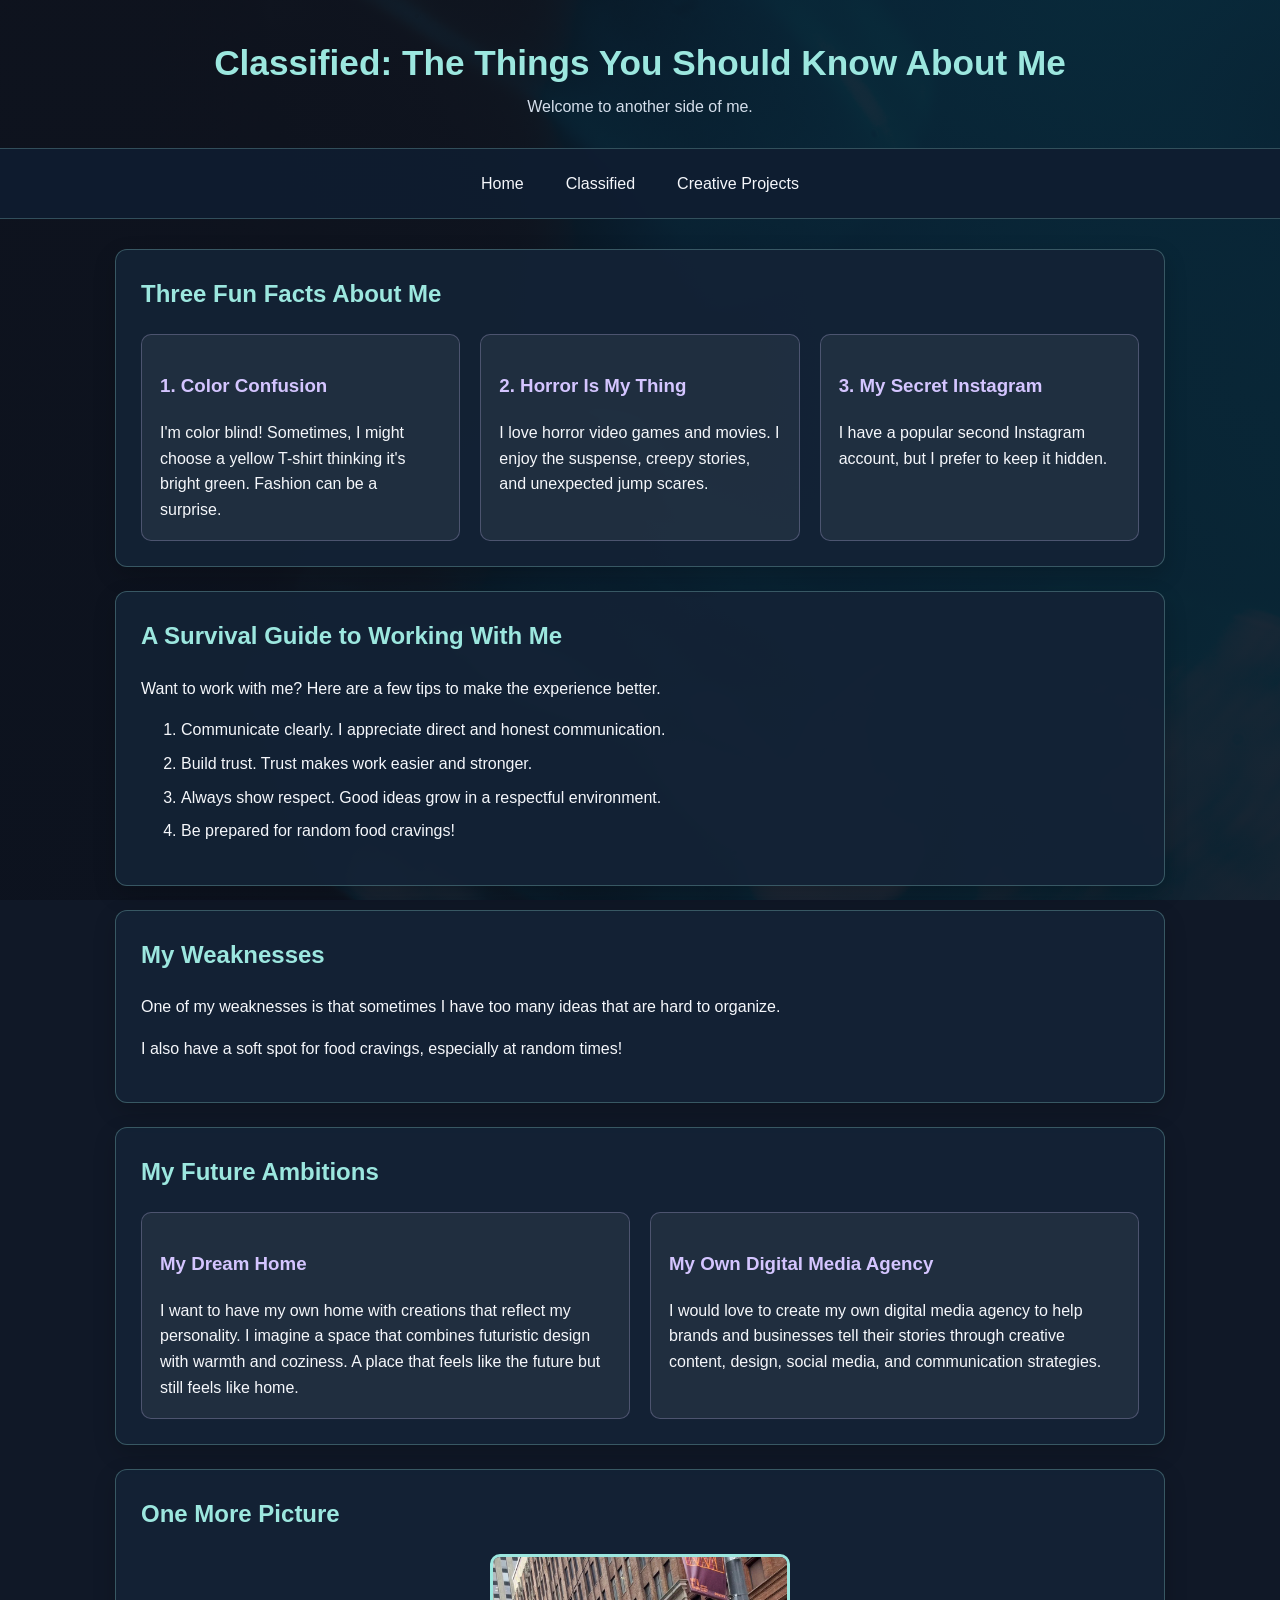
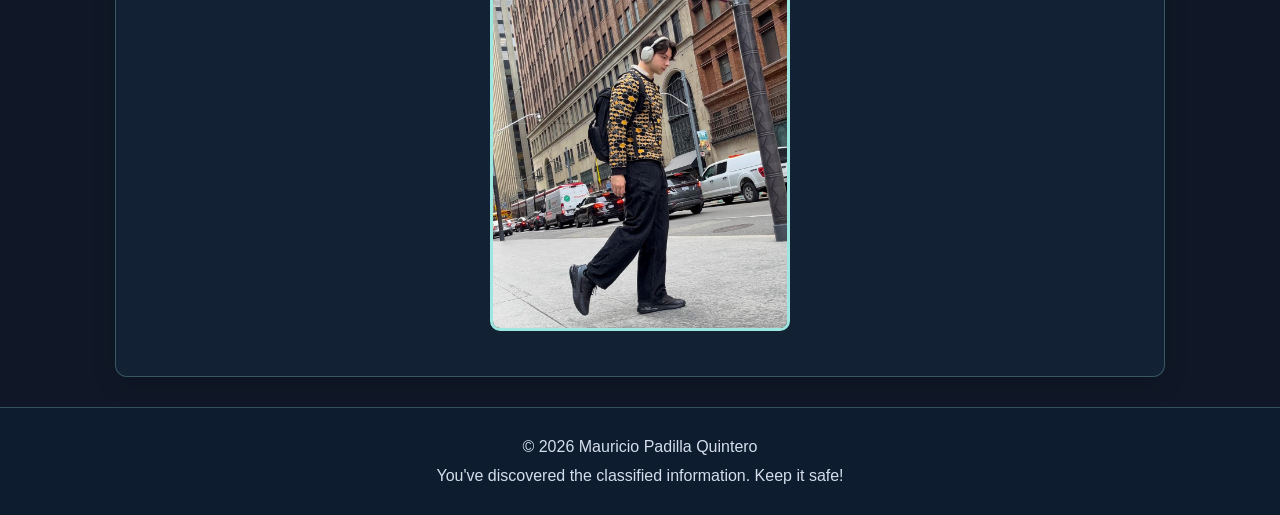
==== classified.html @ 0c2406f2 "Update classified.html" ====
<!DOCTYPE html>
<html lang="en">
<head>
    <meta charset="UTF-8">
    <meta name="viewport" content="width=device-width, initial-scale=1.0">
    <title>Classified - Mauricio's Website</title>
    <link rel="stylesheet" href="style.css">
</head>
<body>
    <header class="site-header">
        <h1 id="main-title">Classified: The Things You Should Know About Me</h1>
        <p>Welcome to another side of me.</p>
    </header>

    <nav class="navigation">
        <a href="index.html">Home</a>
        <a href="classified.html">Classified</a>
        <a href="index.html#projects">Creative Projects</a>
    </nav>

    <main class="page-content">
        <section class="content-card">
            <h2>Three Fun Facts About Me</h2>
            <div class="info-gallery">
                <article class="info-card">
                    <h3>1. Color Confusion</h3>
                    <p>I'm color blind! Sometimes, I might choose a yellow T-shirt thinking it's bright green. Fashion can be a surprise.</p>
                </article>
                <article class="info-card">
                    <h3>2. Horror Is My Thing</h3>
                    <p>I love horror video games and movies. I enjoy the suspense, creepy stories, and unexpected jump scares.</p>
                </article>
                <article class="info-card">
                    <h3>3. My Secret Instagram</h3>
                    <p>I have a popular second Instagram account, but I prefer to keep it hidden.</p>
                </article>
            </div>
        </section>

        <section class="content-card">
            <h2>A Survival Guide to Working With Me</h2>
            <p>Want to work with me? Here are a few tips to make the experience better.</p>
            <ol>
                <li>Communicate clearly. I appreciate direct and honest communication.</li>
                <li>Build trust. Trust makes work easier and stronger.</li>
                <li>Always show respect. Good ideas grow in a respectful environment.</li>
                <li>Be prepared for random food cravings!</li>
            </ol>
        </section>

        <section class="content-card">
            <h2>My Weaknesses</h2>
            <p>One of my weaknesses is that sometimes I have too many ideas that are hard to organize.</p>
            <p>I also have a soft spot for food cravings, especially at random times!</p>
        </section>

        <section class="content-card">
            <h2>My Future Ambitions</h2>
            <div class="info-gallery">
                <article class="info-card">
                    <h3>My Dream Home</h3>
                    <p>I want to have my own home with creations that reflect my personality. I imagine a space that combines futuristic design with warmth and coziness. A place that feels like the future but still feels like home.</p>
                </article>
                <article class="info-card">
                    <h3>My Own Digital Media Agency</h3>
                    <p>I would love to create my own digital media agency to help brands and businesses tell their stories through creative content, design, social media, and communication strategies.</p>
                </article>
            </div>
        </section>

        <section class="content-card">
            <h2>One More Picture</h2>
            <img class="profile-image" src="mauricio.2.jpeg" alt="Another photograph of Mauricio Padilla Quintero">
        </section>
    </main>

    <footer class="site-footer">
        <p>&copy; 2026 Mauricio Padilla Quintero</p>
        <p>You've discovered the classified information. Keep it safe!</p>
    </footer>
</body>
</html>
---- style.css ----
/* Shared styles for index.html and classified.html */

* {
    box-sizing: border-box;
}

body {
    margin: 0;
    color: #f5f7fb;
    font-family: Arial, Helvetica, sans-serif;
    line-height: 1.6;
    background-color: #101827;
    background-image: linear-gradient(rgba(10, 18, 32, 0.86), rgba(10, 18, 32, 0.91)), url("background.jpg");
    background-size: cover;
    background-position: center;
    background-attachment: fixed;
}

.site-header {
    padding: 42px 20px 28px;
    text-align: center;
}

#main-title {
    margin: 0 0 10px;
    color: #9ce7df;
    font-size: 2.2rem;
    line-height: 1.2;
}

.site-header p {
    margin: 0;
    color: #d4deeb;
}

.navigation {
    display: flex;
    justify-content: center;
    flex-wrap: wrap;
    gap: 12px;
    padding: 14px 20px;
    background-color: rgba(15, 29, 48, 0.92);
    border-top: 1px solid rgba(156, 231, 223, 0.25);
    border-bottom: 1px solid rgba(156, 231, 223, 0.25);
}

.navigation a {
    display: block;
    padding: 8px 15px;
    color: #f5f7fb;
    text-decoration: none;
    border-radius: 6px;
}

.navigation a:hover,
.navigation a:focus-visible {
    color: #101827;
    background-color: #9ce7df;
}

.page-content {
    width: 90%;
    max-width: 1050px;
    margin: 30px auto;
}

.content-card {
    margin: 0 0 24px;
    padding: 25px;
    background-color: rgba(20, 34, 54, 0.94);
    border: 1px solid rgba(156, 231, 223, 0.28);
    border-radius: 12px;
    box-shadow: 0 8px 22px rgba(0, 0, 0, 0.18);
}

.content-card h2 {
    margin-top: 0;
    color: #9ce7df;
}

.content-card h3 {
    color: #d4c5ff;
}

.content-card a {
    color: #9ce7df;
}

.content-card a:hover,
.content-card a:focus-visible {
    color: #ffffff;
}

.profile-image {
    display: block;
    width: 100%;
    max-width: 300px;
    height: auto;
    margin: 15px auto 20px;
    border: 3px solid #9ce7df;
    border-radius: 10px;
}

.project-gallery,
.info-gallery {
    display: flex;
    flex-wrap: wrap;
    gap: 20px;
    align-items: stretch;
}

.project-card,
.info-card {
    flex: 1 1 230px;
    min-width: 0;
    padding: 18px;
    background-color: rgba(255, 255, 255, 0.06);
    border: 1px solid rgba(212, 197, 255, 0.25);
    border-radius: 10px;
}

.project-card a {
    display: block;
    text-decoration: none;
}

.project-card img {
    display: block;
    width: 100%;
    height: 170px;
    object-fit: cover;
    border-radius: 7px;
}

.project-card h3 {
    margin-bottom: 5px;
}

.project-card p,
.info-card p {
    margin-bottom: 0;
}

li {
    margin-bottom: 8px;
}

.site-footer {
    padding: 22px 20px;
    text-align: center;
    color: #d4deeb;
    background-color: rgba(15, 29, 48, 0.92);
    border-top: 1px solid rgba(156, 231, 223, 0.25);
}

.site-footer p {
    margin: 4px 0;
}

/* Adjust the layout for mobile-sized screens */
@media (max-width: 600px) {
    .site-header {
        padding: 30px 16px 22px;
    }

    #main-title {
        font-size: 1.7rem;
    }

    .page-content {
        width: 92%;
        margin: 20px auto;
    }

    .content-card {
        padding: 18px;
    }

    .navigation {
        gap: 4px;
    }

    .navigation a {
        padding: 8px 10px;
    }

    .project-gallery,
    .info-gallery {
        flex-direction: column;
    }

    .project-card img {
        height: auto;
        max-height: 240px;
    }
}
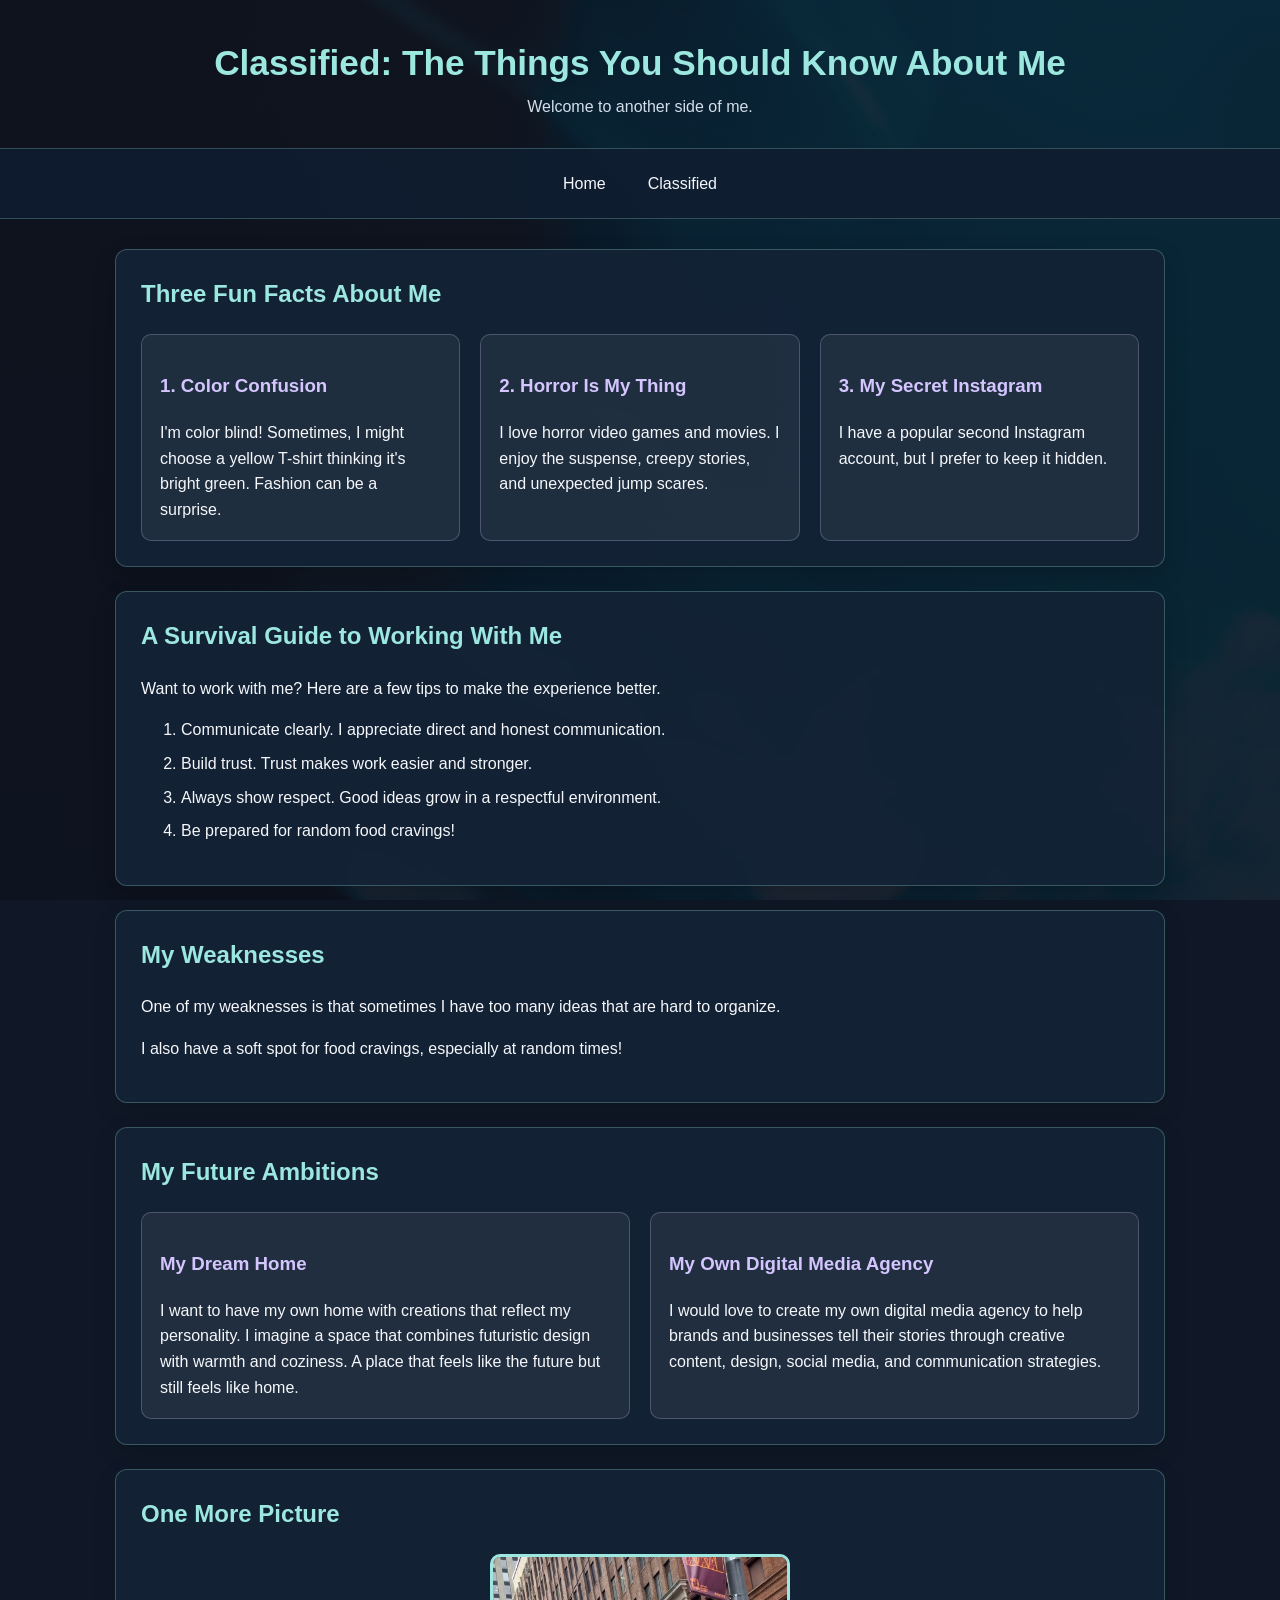
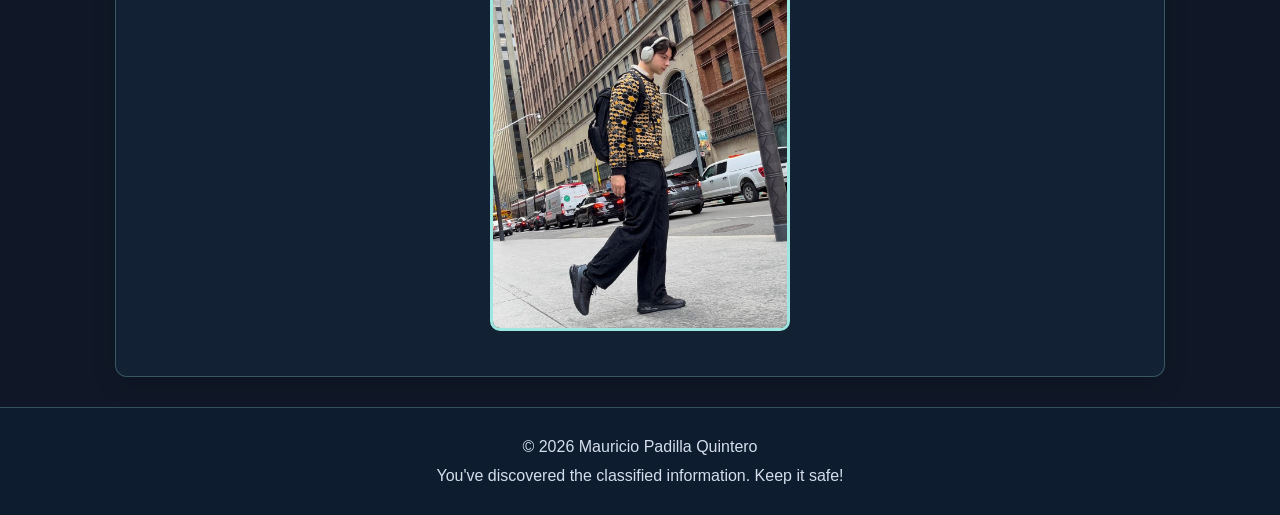
==== commit cd1aa1fe: "Update classified.html" ====
--- a/classified.html
+++ b/classified.html
@@ -15,7 +15,6 @@
     <nav class="navigation">
         <a href="index.html">Home</a>
         <a href="classified.html">Classified</a>
-        <a href="index.html#projects">Creative Projects</a>
     </nav>
 
     <main class="page-content">
--- a/style.css
+++ b/style.css
@@ -1,5 +1,3 @@
-/* Shared styles for index.html and classified.html */
-
 * {
     box-sizing: border-box;
 }
@@ -157,7 +155,7 @@
     margin: 4px 0;
 }
 
-/* Adjust the layout for mobile-sized screens */
+/* Mobile layout */
 @media (max-width: 600px) {
     .site-header {
         padding: 30px 16px 22px;
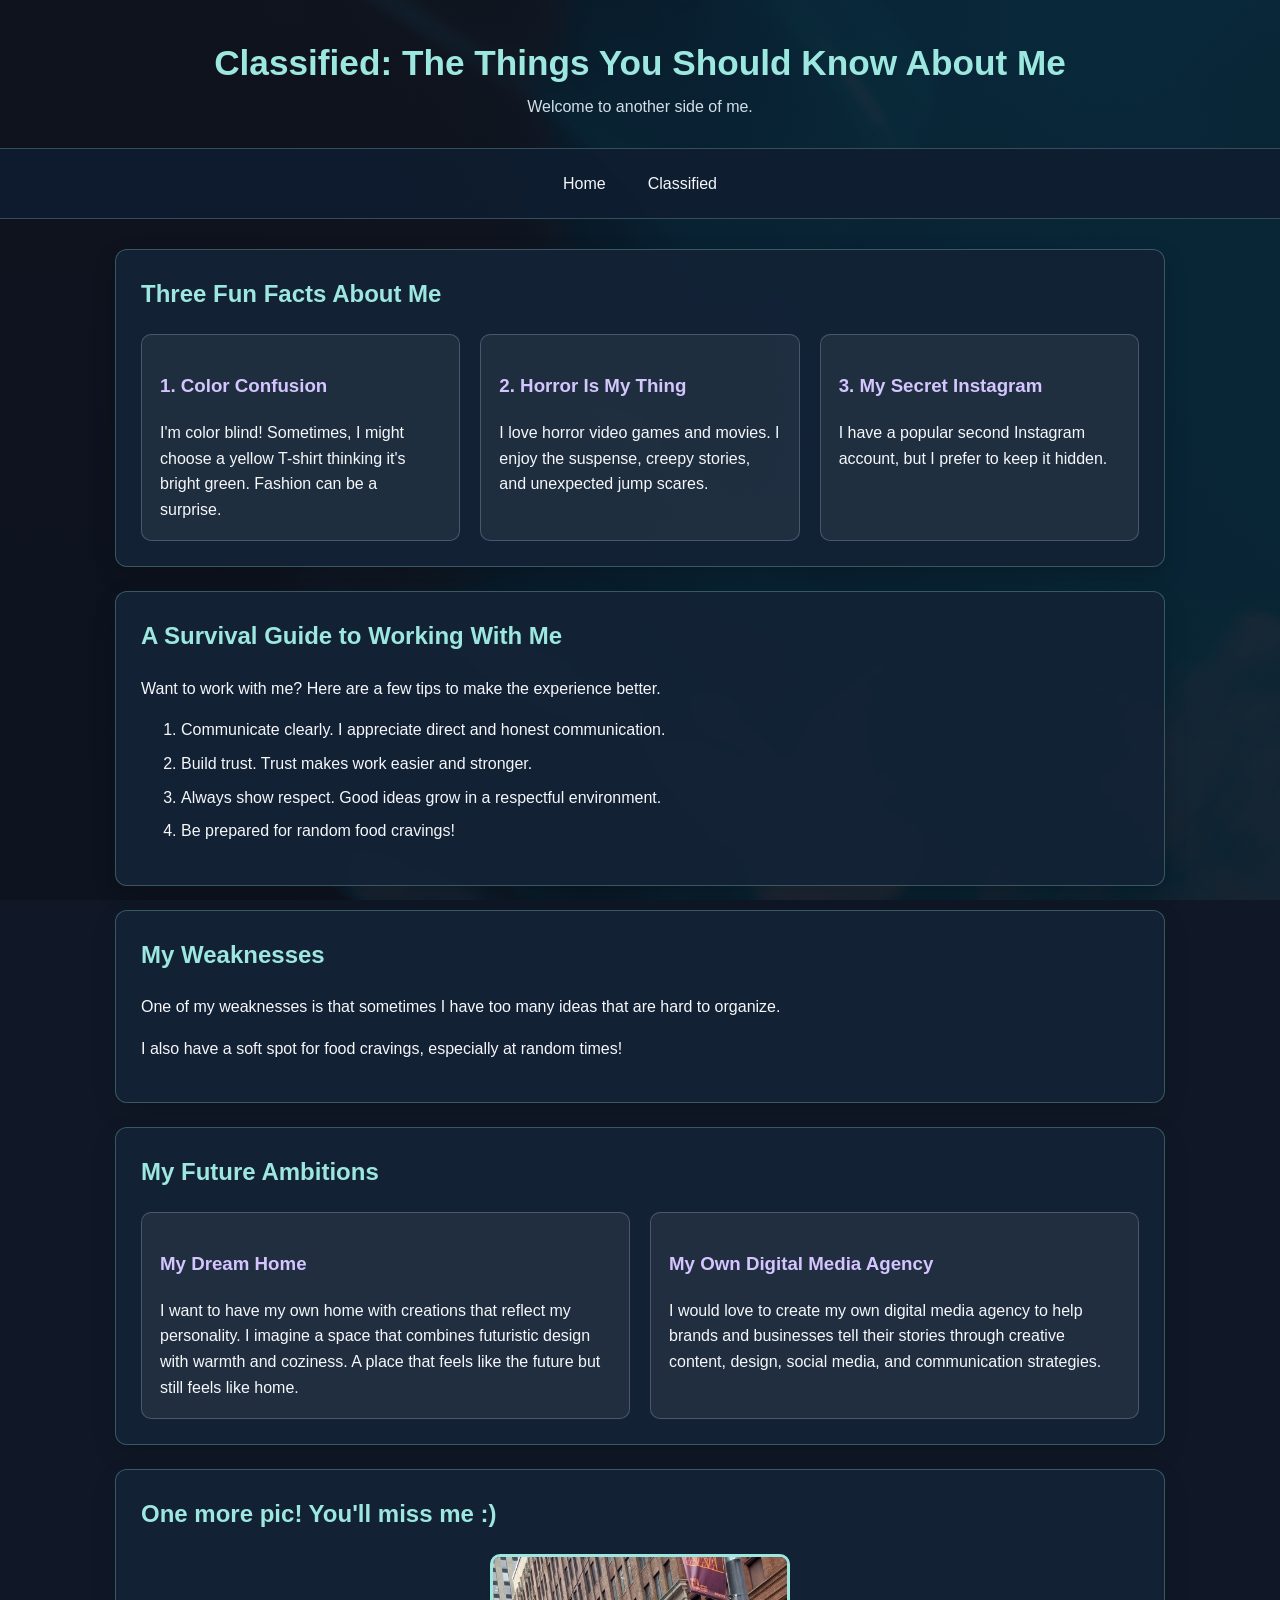
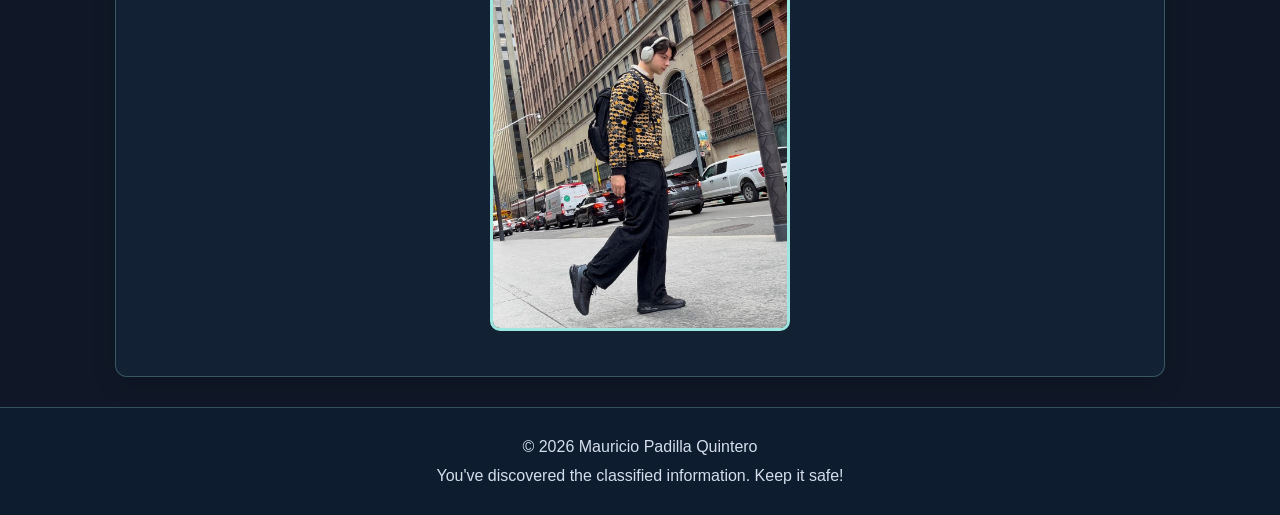
==== commit 8781e71b: "Revise content and structure of classified.html Updated the content and structure of the classified." ====
--- a/classified.html
+++ b/classified.html
@@ -68,7 +68,7 @@
         </section>
 
         <section class="content-card">
-            <h2>One More Picture</h2>
+            <h2>One more pic! You'll miss me :)</h2>
             <img class="profile-image" src="mauricio.2.jpeg" alt="Another photograph of Mauricio Padilla Quintero">
         </section>
     </main>
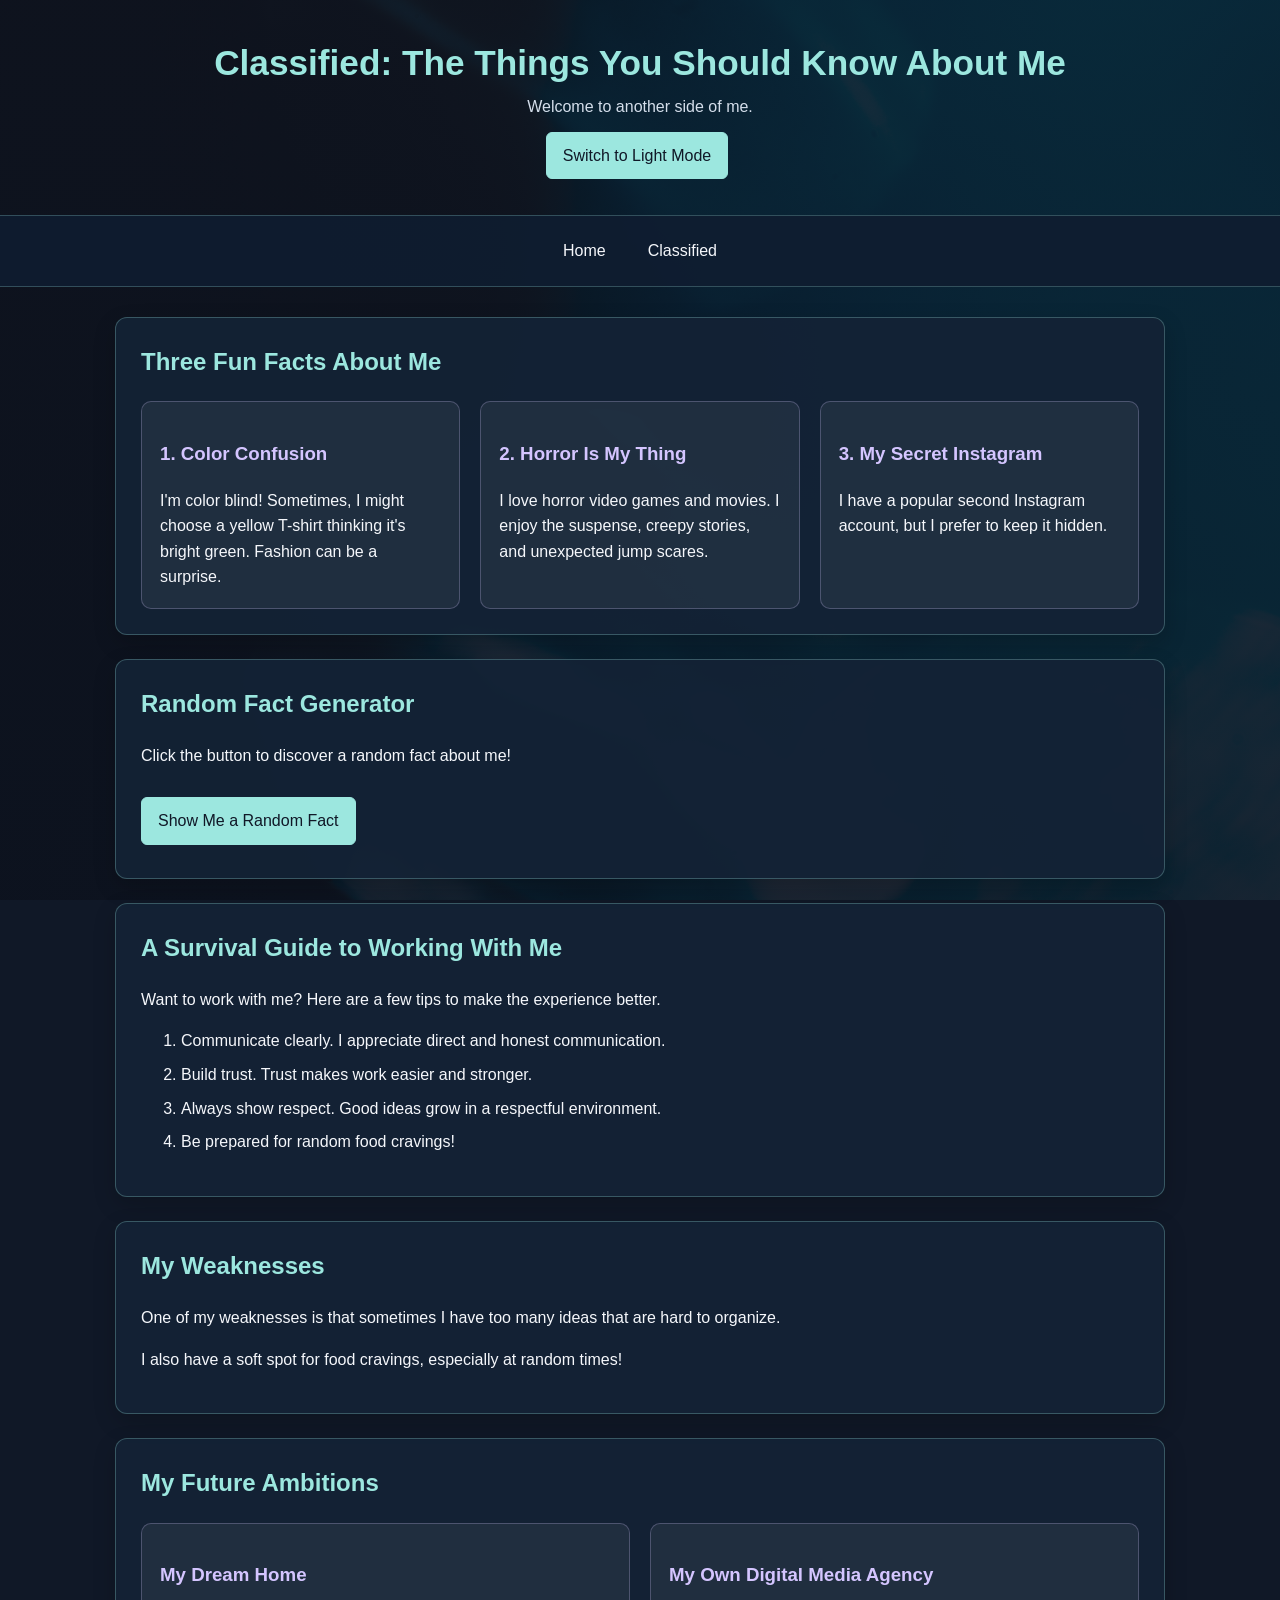
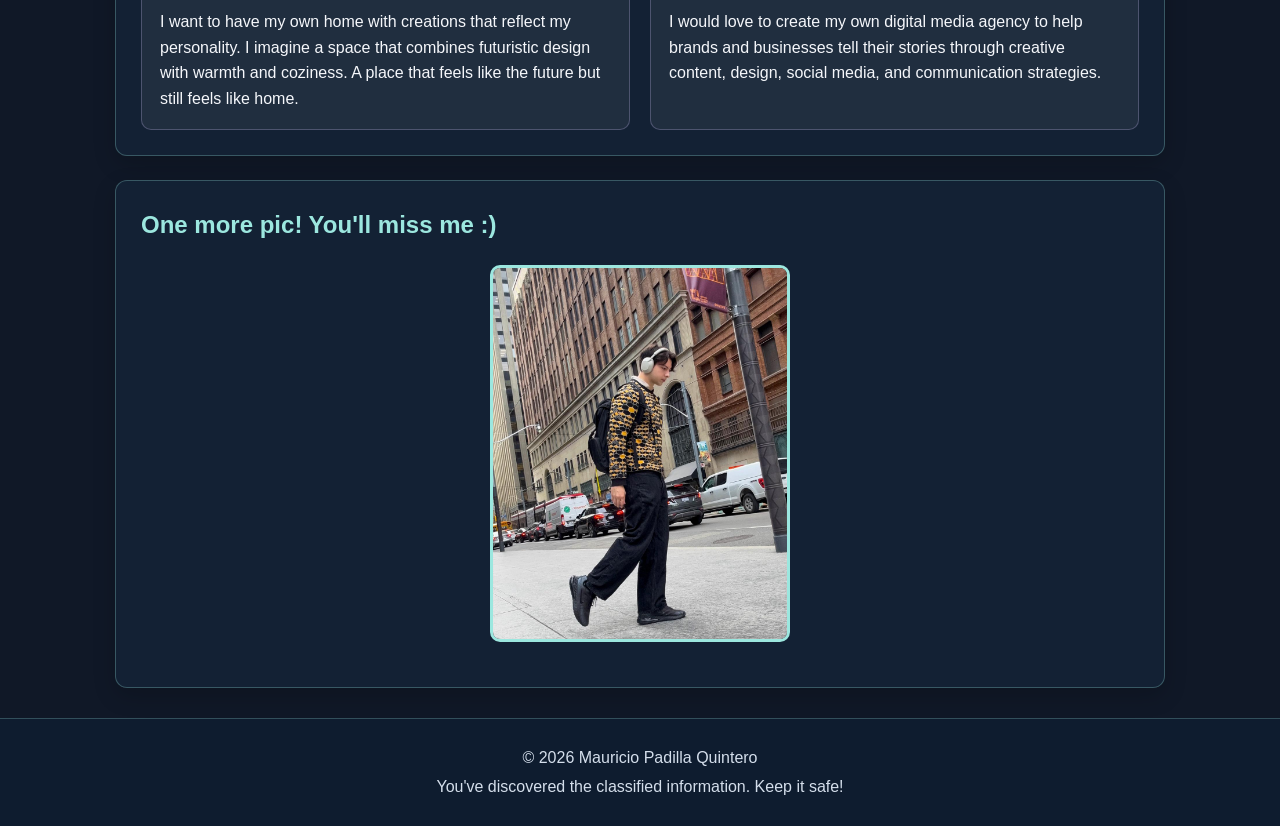
==== commit 7286874d: "Enhance classified.html with interactive features Added a button for theme toggle and a random fact " ====
--- a/classified.html
+++ b/classified.html
@@ -10,6 +10,7 @@
     <header class="site-header">
         <h1 id="main-title">Classified: The Things You Should Know About Me</h1>
         <p>Welcome to another side of me.</p>
+        <button id="theme-toggle" type="button">Switch to Light Mode</button>
     </header>
 
     <nav class="navigation">
@@ -34,6 +35,12 @@
                     <p>I have a popular second Instagram account, but I prefer to keep it hidden.</p>
                 </article>
             </div>
+        </section>
+
+        <section class="content-card">
+            <h2>Random Fact Generator</h2>
+            <p id="fact-display">Click the button to discover a random fact about me!</p>
+            <button id="fact-button" type="button">Show Me a Random Fact</button>
         </section>
 
         <section class="content-card">
@@ -77,5 +84,6 @@
         <p>&copy; 2026 Mauricio Padilla Quintero</p>
         <p>You've discovered the classified information. Keep it safe!</p>
     </footer>
+    <script src="script.js" defer></script>
 </body>
 </html>
--- a/style.css
+++ b/style.css
@@ -155,7 +155,8 @@
     margin: 4px 0;
 }
 
-/* Mobile layout */
+/*Mobile version adaptaTion*/
+
 @media (max-width: 600px) {
     .site-header {
         padding: 30px 16px 22px;
@@ -192,3 +193,104 @@
         max-height: 240px;
     }
 }
+
+
+/* INTERACTIVE ELEMENTS */
+button,
+input {
+    font: inherit;
+}
+
+button {
+    margin: 12px 6px 8px 0;
+    padding: 10px 16px;
+    color: #101827;
+    background-color: #9ce7df;
+    border: 1px solid #9ce7df;
+    border-radius: 6px;
+    cursor: pointer;
+}
+
+button:hover,
+button:focus-visible {
+    background-color: #d4c5ff;
+    border-color: #d4c5ff;
+}
+
+input {
+    max-width: 100%;
+    padding: 10px;
+    color: #101827;
+    background-color: #ffffff;
+    border: 1px solid #9ce7df;
+    border-radius: 6px;
+}
+
+/* LIGHT MODE */
+body.light-mode {
+    color: #202938;
+    background-color: #f3f5f8;
+    background-image: linear-gradient(rgba(255, 255, 255, 0.88), rgba(255, 255, 255, 0.92)), url("background.jpg");
+}
+
+body.light-mode #main-title,
+body.light-mode .content-card h2 {
+    color: #176b68;
+}
+
+body.light-mode .site-header p,
+body.light-mode .site-footer {
+    color: #344054;
+}
+
+body.light-mode .navigation,
+body.light-mode .site-footer {
+    background-color: rgba(232, 238, 245, 0.96);
+    border-color: rgba(23, 107, 104, 0.25);
+}
+
+body.light-mode .navigation a {
+    color: #202938;
+}
+
+body.light-mode .navigation a:hover,
+body.light-mode .navigation a:focus-visible {
+    color: #ffffff;
+    background-color: #176b68;
+}
+
+body.light-mode .content-card {
+    background-color: rgba(255, 255, 255, 0.94);
+    border-color: rgba(23, 107, 104, 0.25);
+}
+
+body.light-mode .content-card h3 {
+    color: #55418a;
+}
+
+body.light-mode .content-card a {
+    color: #176b68;
+}
+
+body.light-mode .content-card a:hover,
+body.light-mode .content-card a:focus-visible {
+    color: #55418a;
+}
+
+body.light-mode .project-card,
+body.light-mode .info-card {
+    background-color: rgba(23, 107, 104, 0.06);
+    border-color: rgba(85, 65, 138, 0.25);
+}
+
+body.light-mode button {
+    color: #ffffff;
+    background-color: #176b68;
+    border-color: #176b68;
+}
+
+body.light-mode button:hover,
+body.light-mode button:focus-visible {
+    background-color: #55418a;
+    border-color: #55418a;
+}
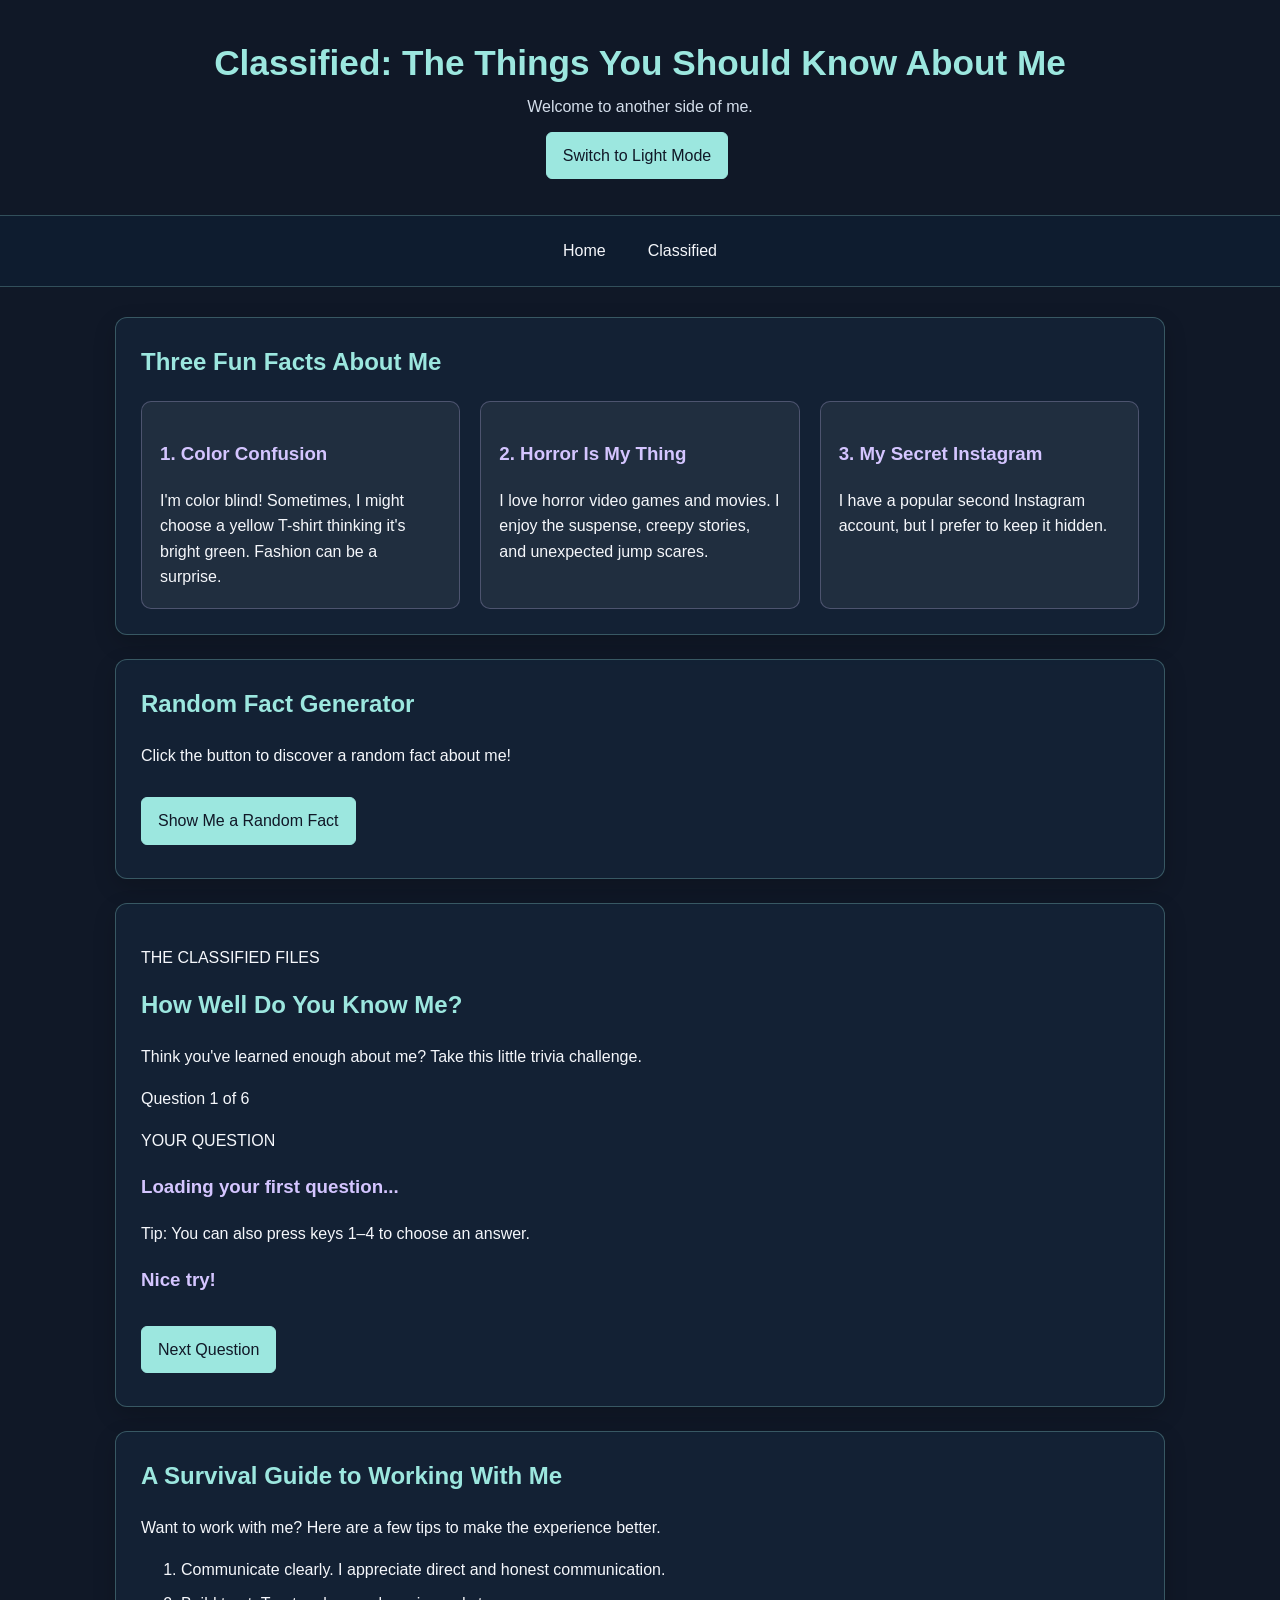
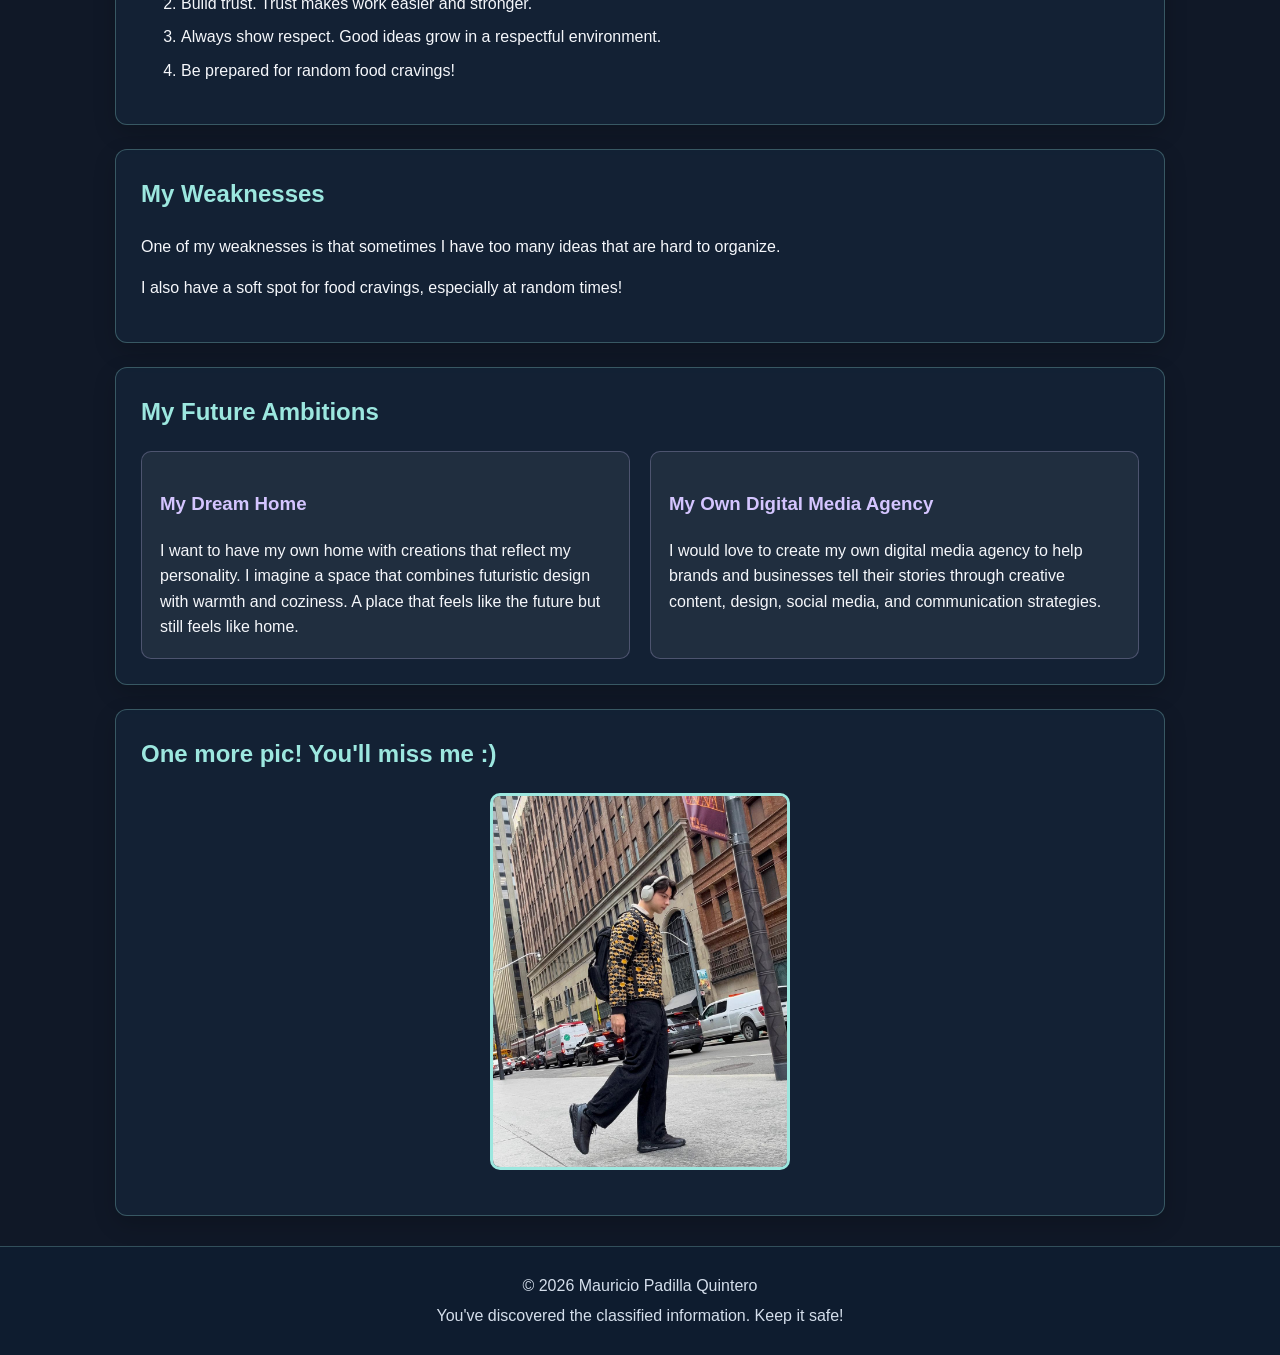
==== commit 30b5635c: "Add trivia quiz section to classified.html" ====
--- a/classified.html
+++ b/classified.html
@@ -41,6 +41,50 @@
             <h2>Random Fact Generator</h2>
             <p id="fact-display">Click the button to discover a random fact about me!</p>
             <button id="fact-button" type="button">Show Me a Random Fact</button>
+        </section>
+
+
+        <section id="trivia-quiz" class="content-card trivia-section">
+            <div class="trivia-heading">
+                <div>
+                    <p class="quiz-kicker">THE CLASSIFIED FILES</p>
+                    <h2>How Well Do You Know Me?</h2>
+                    <p>Think you've learned enough about me? Take this little trivia challenge.</p>
+                </div>
+                <span id="quiz-counter" class="quiz-counter">Question 1 of 6</span>
+            </div>
+
+            <div class="quiz-progress" aria-label="Quiz progress">
+                <div id="quiz-progress-fill" class="quiz-progress-fill"></div>
+            </div>
+
+            <div id="quiz-stage" class="quiz-stage">
+                <div id="quiz-card" class="quiz-card">
+                    <div class="quiz-card-inner">
+                        <div class="quiz-card-face quiz-card-front">
+                            <p class="quiz-card-label">YOUR QUESTION</p>
+                            <h3 id="quiz-question">Loading your first question...</h3>
+                            <div id="quiz-options" class="quiz-options"></div>
+                            <p class="quiz-keyboard-hint">Tip: You can also press keys 1–4 to choose an answer.</p>
+                        </div>
+
+                        <div class="quiz-card-face quiz-card-back" aria-live="polite">
+                            <p id="quiz-feedback-icon" class="quiz-feedback-icon"></p>
+                            <h3 id="quiz-feedback-title">Nice try!</h3>
+                            <p id="quiz-feedback-text"></p>
+                            <p id="quiz-running-score" class="quiz-running-score"></p>
+                            <button id="quiz-next" type="button">Next Question</button>
+                        </div>
+                    </div>
+                </div>
+            </div>
+
+            <div id="quiz-result" class="quiz-result" hidden aria-live="polite">
+                <p class="quiz-card-label">YOUR FINAL SCORE</p>
+                <h3 id="quiz-final-score" class="quiz-final-score">0 / 6</h3>
+                <p id="quiz-result-message"></p>
+                <button id="quiz-restart" type="button">Play Again</button>
+            </div>
         </section>
 
         <section class="content-card">
--- a/style.css
+++ b/style.css
@@ -8,10 +8,6 @@
     font-family: Arial, Helvetica, sans-serif;
     line-height: 1.6;
     background-color: #101827;
-    background-image: linear-gradient(rgba(10, 18, 32, 0.86), rgba(10, 18, 32, 0.91)), url("background.jpg");
-    background-size: cover;
-    background-position: center;
-    background-attachment: fixed;
 }
 
 .site-header {
@@ -230,7 +226,6 @@
 body.light-mode {
     color: #202938;
     background-color: #f3f5f8;
-    background-image: linear-gradient(rgba(255, 255, 255, 0.88), rgba(255, 255, 255, 0.92)), url("background.jpg");
 }
 
 body.light-mode #main-title,
@@ -294,3 +289,50 @@
     background-color: #55418a;
     border-color: #55418a;
 }
+
+/* LIGHT MODE: make the whole page visibly light */
+body.light-mode .site-header p,
+body.light-mode .site-footer {
+    color: #354052;
+}
+
+body.light-mode .navigation,
+body.light-mode .site-footer {
+    background-color: #e2e8f0;
+    border-color: #c5d0dc;
+}
+
+body.light-mode .navigation a {
+    color: #202938;
+}
+
+body.light-mode .navigation a:hover,
+body.light-mode .navigation a:focus-visible {
+    color: #ffffff;
+    background-color: #176b68;
+}
+
+body.light-mode .content-card {
+    background-color: #ffffff;
+    border-color: #c5d0dc;
+    box-shadow: 0 8px 22px rgba(0, 0, 0, 0.08);
+}
+
+body.light-mode .content-card h3 {
+    color: #51427a;
+}
+
+body.light-mode .content-card a {
+    color: #176b68;
+}
+
+body.light-mode .content-card a:hover,
+body.light-mode .content-card a:focus-visible {
+    color: #103f3d;
+}
+
+body.light-mode .project-card,
+body.light-mode .info-card {
+    background-color: #f3f5f8;
+    border-color: #d5dce5;
+}
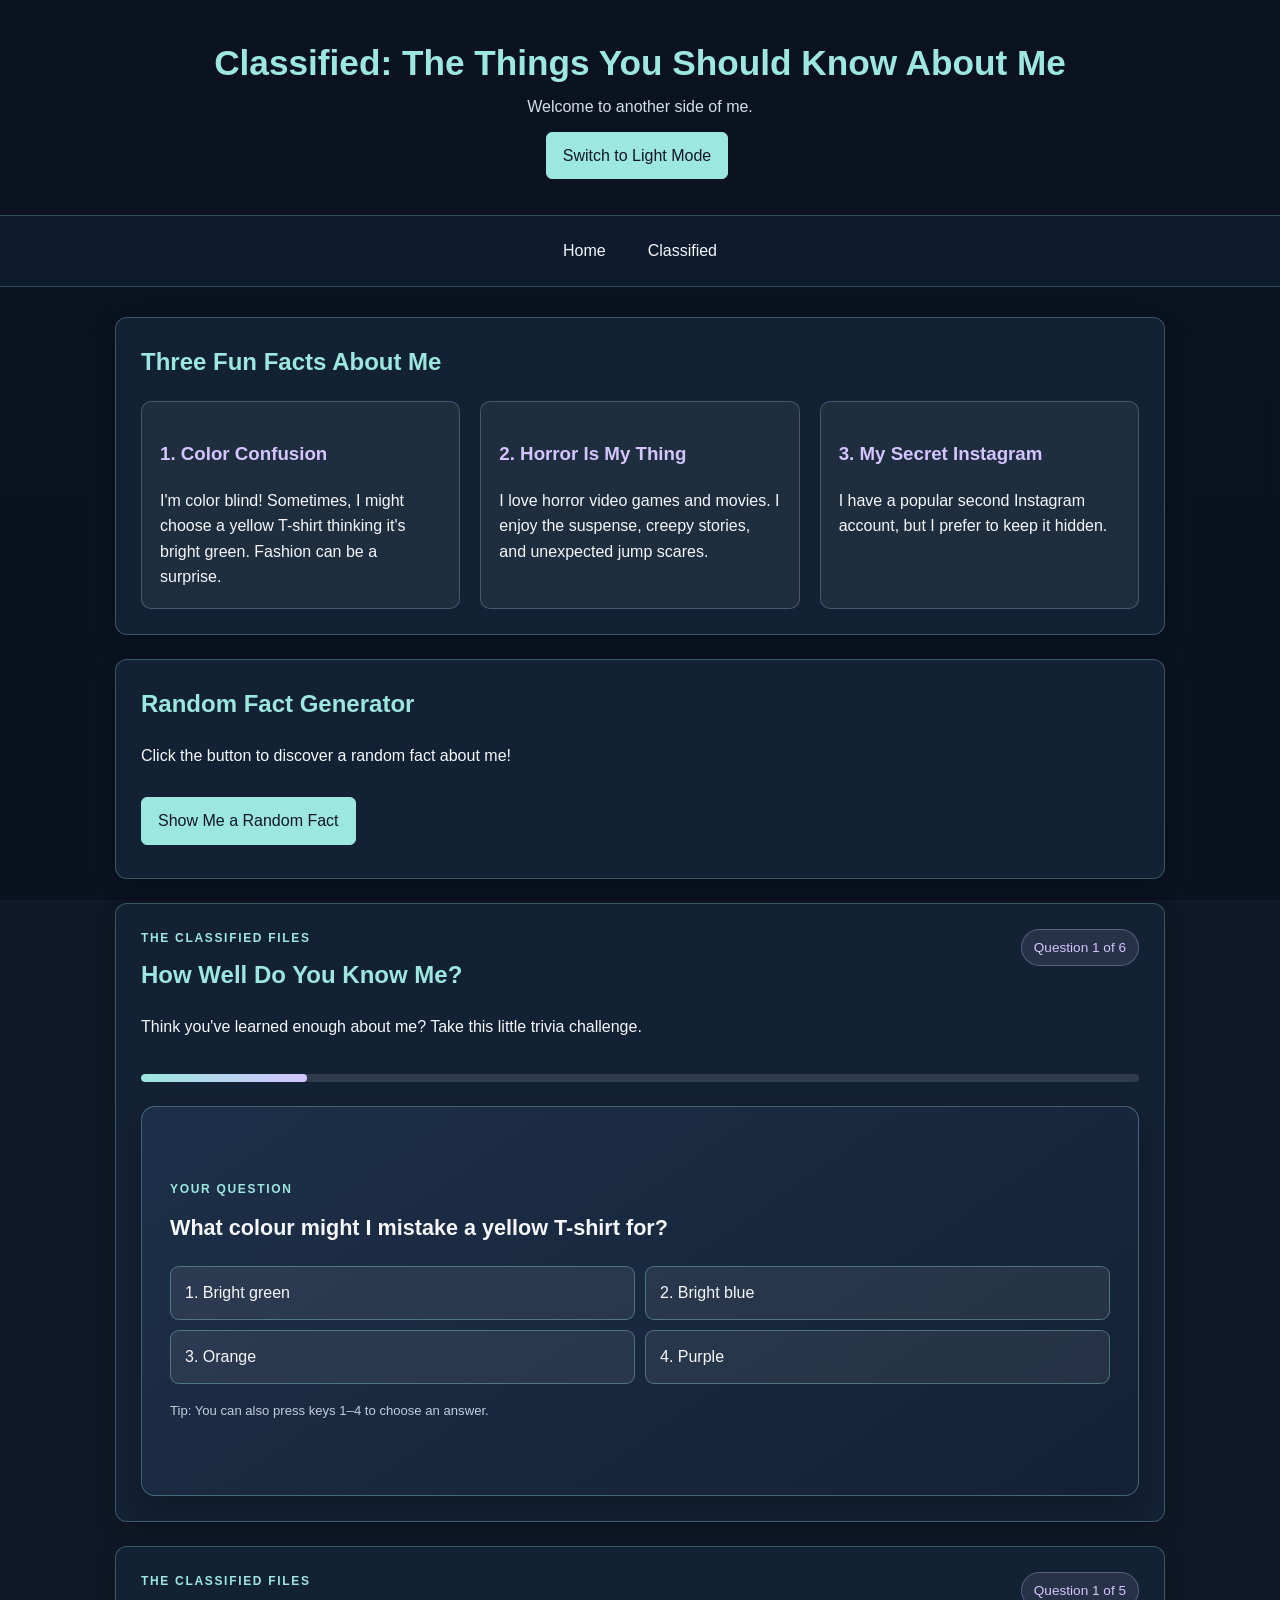
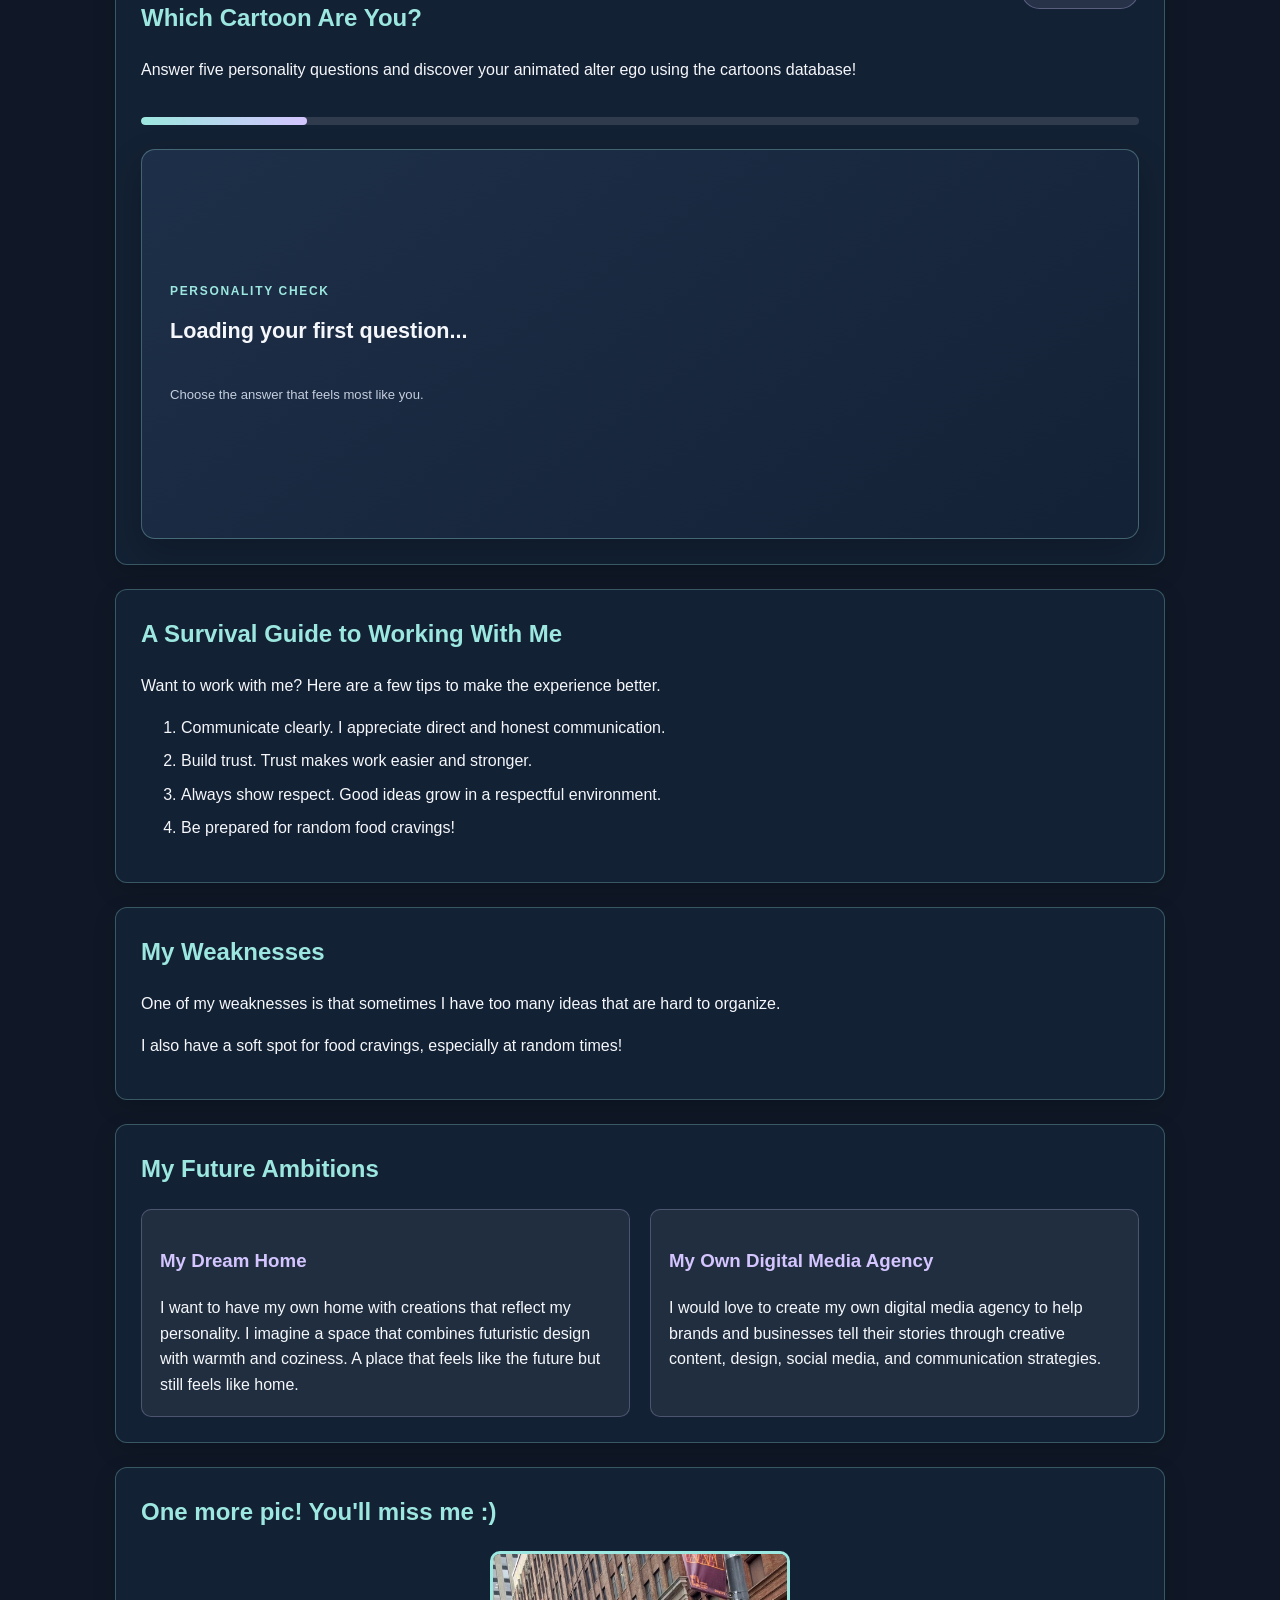
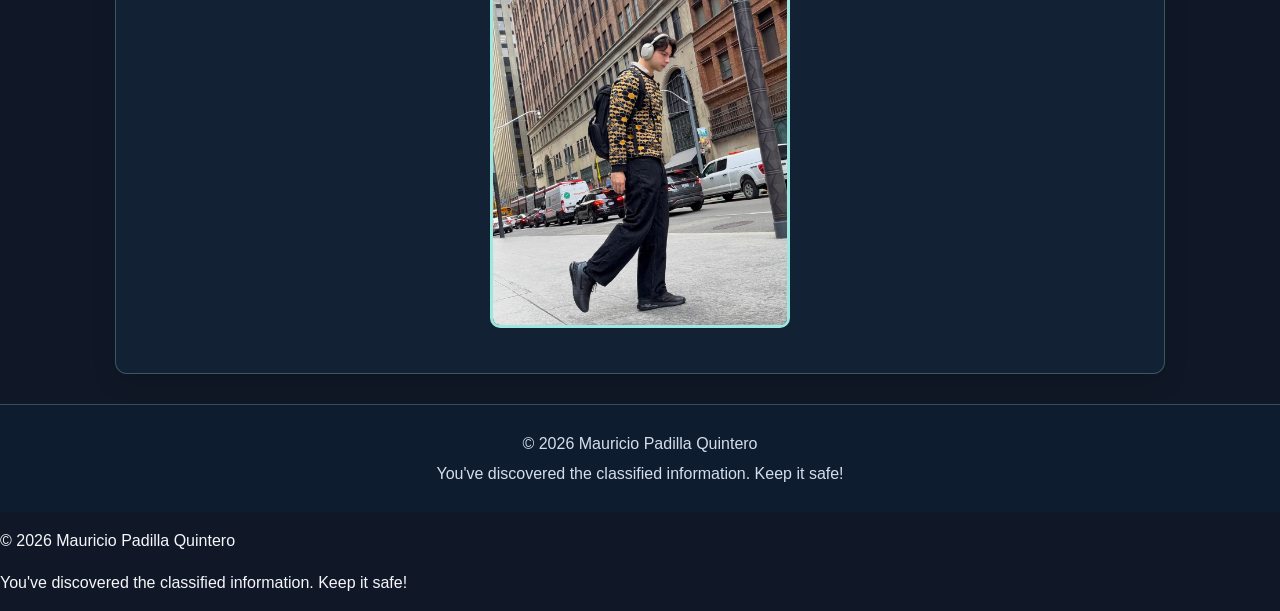
==== commit 9069104c: "Update classified.html" ====
--- a/classified.html
+++ b/classified.html
@@ -87,6 +87,60 @@
             </div>
         </section>
 
+        <section id="cartoon-match-quiz" class="content-card trivia-section">
+            <div class="trivia-heading">
+                <div>
+                    <p class="quiz-kicker">THE CLASSIFIED FILES</p>
+                    <h2>Which Cartoon Are You?</h2>
+                    <p>Answer five personality questions and discover your animated alter ego using the cartoons database!</p>
+                </div>
+                <span id="cartoon-quiz-counter" class="quiz-counter">Question 1 of 5</span>
+            </div>
+
+            <div class="quiz-progress" aria-label="Quiz progress">
+                <div id="cartoon-quiz-progress-fill" class="quiz-progress-fill"></div>
+            </div>
+
+            <div id="cartoon-quiz-stage" class="quiz-stage">
+                <div id="cartoon-quiz-card" class="quiz-card">
+                    <div class="quiz-card-inner">
+                        <div class="quiz-card-face quiz-card-front">
+                            <p class="quiz-card-label">PERSONALITY CHECK</p>
+                            <h3 id="cartoon-quiz-question">Loading your first question...</h3>
+                            <div id="cartoon-quiz-options" class="quiz-options"></div>
+                            <p class="quiz-keyboard-hint">Choose the answer that feels most like you.</p>
+                        </div>
+
+                        <div class="quiz-card-face quiz-card-back" aria-live="polite">
+                            <p id="cartoon-quiz-feedback-icon" class="quiz-feedback-icon"></p>
+                            <h3 id="cartoon-quiz-feedback-title">Choice saved!</h3>
+                            <p id="cartoon-quiz-feedback-text"></p>
+                            <p id="cartoon-quiz-running-score" class="quiz-running-score"></p>
+                            <button id="cartoon-quiz-next" type="button">Next Question</button>
+                        </div>
+                    </div>
+                </div>
+            </div>
+
+            <div id="cartoon-quiz-result" class="quiz-result" hidden aria-live="polite">
+                <p class="quiz-card-label">YOUR CARTOON MATCH</p>
+                <h3 id="cartoon-loading-title">Finding your animated alter ego...</h3>
+                <p id="cartoon-status">Your answers will be matched with cartoons from the SampleAPIs database.</p>
+                <div id="cartoon-result-card" class="cartoon-result-card" hidden>
+                    <img id="cartoon-image" class="cartoon-image" alt="Cartoon artwork">
+                    <div class="cartoon-result-details">
+                        <h3 id="cartoon-title"></h3>
+                        <p id="cartoon-description"></p>
+                        <ul id="cartoon-facts" class="cartoon-facts"></ul>
+                    </div>
+                </div>
+                <p id="cartoon-error" class="cartoon-error" role="alert"></p>
+                <button id="cartoon-retry" type="button" hidden>Try Again</button>
+                <button id="cartoon-quiz-restart" type="button">Take the Quiz Again</button>
+                <p class="api-credit">Cartoon information provided by <a href="https://sampleapis.com/cartoons/cartoons2D" target="_blank" rel="noopener noreferrer">SampleAPIs</a>.</p>
+            </div>
+        </section>
+
         <section class="content-card">
             <h2>A Survival Guide to Working With Me</h2>
             <p>Want to work with me? Here are a few tips to make the experience better.</p>
@@ -131,3 +185,10 @@
     <script src="script.js" defer></script>
 </body>
 </html>
+
+        <p>&copy; 2026 Mauricio Padilla Quintero</p>
+        <p>You've discovered the classified information. Keep it safe!</p>
+    </footer>
+    <script src="script.js" defer></script>
+</body>
+</html>
--- a/style.css
+++ b/style.css
@@ -8,6 +8,10 @@
     font-family: Arial, Helvetica, sans-serif;
     line-height: 1.6;
     background-color: #101827;
+    background-image: linear-gradient(rgba(10, 18, 32, 0.86), rgba(10, 18, 32, 0.91)), url("background.jpg");
+    background-size: cover;
+    background-position: center;
+    background-attachment: fixed;
 }
 
 .site-header {
@@ -226,6 +230,7 @@
 body.light-mode {
     color: #202938;
     background-color: #f3f5f8;
+    background-image: linear-gradient(rgba(255, 255, 255, 0.88), rgba(255, 255, 255, 0.92)), url("background.jpg");
 }
 
 body.light-mode #main-title,
@@ -290,49 +295,300 @@
     border-color: #55418a;
 }
 
-/* LIGHT MODE: make the whole page visibly light */
-body.light-mode .site-header p,
-body.light-mode .site-footer {
-    color: #354052;
-}
-
-body.light-mode .navigation,
-body.light-mode .site-footer {
-    background-color: #e2e8f0;
+
+/* GET TO KNOW ME TRIVIA QUIZ */
+.trivia-section {
+    overflow: hidden;
+}
+
+.trivia-heading {
+    display: flex;
+    justify-content: space-between;
+    align-items: flex-start;
+    gap: 18px;
+}
+
+.quiz-kicker,
+.quiz-card-label {
+    margin: 0 0 8px;
+    color: #9ce7df;
+    font-size: 0.75rem;
+    font-weight: bold;
+    letter-spacing: 0.14em;
+}
+
+.quiz-counter {
+    flex-shrink: 0;
+    padding: 7px 12px;
+    color: #d4c5ff;
+    background-color: rgba(212, 197, 255, 0.1);
+    border: 1px solid rgba(212, 197, 255, 0.3);
+    border-radius: 20px;
+    font-size: 0.85rem;
+}
+
+.quiz-progress {
+    width: 100%;
+    height: 8px;
+    margin: 18px 0 24px;
+    overflow: hidden;
+    background-color: rgba(255, 255, 255, 0.12);
+    border-radius: 20px;
+}
+
+.quiz-progress-fill {
+    width: 16.66%;
+    height: 100%;
+    background: linear-gradient(90deg, #9ce7df, #d4c5ff);
+    border-radius: 20px;
+    transition: width 0.45s ease;
+}
+
+.quiz-stage {
+    perspective: 1200px;
+}
+
+.quiz-card {
+    min-height: 390px;
+}
+
+.quiz-card-inner {
+    position: relative;
+    min-height: 390px;
+    transition: transform 0.7s cubic-bezier(0.2, 0.75, 0.25, 1);
+    transform-style: preserve-3d;
+}
+
+.quiz-card.is-flipped .quiz-card-inner {
+    transform: rotateY(180deg);
+}
+
+.quiz-card-face {
+    position: absolute;
+    inset: 0;
+    display: flex;
+    flex-direction: column;
+    justify-content: center;
+    padding: 28px;
+    background: linear-gradient(145deg, rgba(30, 48, 73, 0.98), rgba(20, 34, 54, 0.98));
+    border: 1px solid rgba(156, 231, 223, 0.32);
+    border-radius: 14px;
+    box-shadow: 0 14px 34px rgba(0, 0, 0, 0.22);
+    backface-visibility: hidden;
+    -webkit-backface-visibility: hidden;
+}
+
+.quiz-card-front h3 {
+    margin: 4px 0 20px;
+    color: #f5f7fb;
+    font-size: 1.35rem;
+}
+
+.quiz-card-back {
+    align-items: center;
+    text-align: center;
+    transform: rotateY(180deg);
+}
+
+.quiz-card-back h3 {
+    margin: 8px 0;
+    font-size: 1.6rem;
+}
+
+.quiz-card-back p {
+    max-width: 520px;
+}
+
+.quiz-feedback-icon {
+    display: grid;
+    width: 58px;
+    height: 58px;
+    place-items: center;
+    margin: 0;
+    color: #101827;
+    background: #9ce7df;
+    border-radius: 50%;
+    font-size: 2rem;
+    font-weight: bold;
+}
+
+.quiz-correct {
+    color: #9ce7df;
+}
+
+.quiz-incorrect {
+    color: #d4c5ff;
+}
+
+.quiz-running-score {
+    color: #d4c5ff;
+    font-weight: bold;
+}
+
+.quiz-options {
+    display: grid;
+    grid-template-columns: repeat(2, minmax(0, 1fr));
+    gap: 10px;
+}
+
+button.quiz-option {
+    width: 100%;
+    min-height: 54px;
+    margin: 0;
+    padding: 11px 14px;
+    color: #f5f7fb;
+    background-color: rgba(255, 255, 255, 0.07);
+    border: 1px solid rgba(156, 231, 223, 0.35);
+    border-radius: 9px;
+    text-align: left;
+    transition: background-color 0.2s ease, border-color 0.2s ease, transform 0.2s ease;
+}
+
+button.quiz-option:hover,
+button.quiz-option:focus-visible {
+    color: #101827;
+    background-color: #9ce7df;
+    border-color: #9ce7df;
+    transform: translateY(-2px);
+}
+
+button.quiz-option:disabled {
+    cursor: default;
+    opacity: 0.8;
+}
+
+button.quiz-option.correct-answer {
+    color: #101827;
+    background-color: #9ce7df;
+    border-color: #9ce7df;
+    opacity: 1;
+}
+
+button.quiz-option.wrong-answer {
+    color: #ffffff;
+    background-color: #765c91;
+    border-color: #d4c5ff;
+    opacity: 1;
+}
+
+.quiz-keyboard-hint {
+    margin: 16px 0 0;
+    color: #c4cede;
+    font-size: 0.82rem;
+}
+
+.quiz-result {
+    padding: 34px 20px;
+    text-align: center;
+    background: linear-gradient(145deg, rgba(30, 48, 73, 0.98), rgba(20, 34, 54, 0.98));
+    border: 1px solid rgba(156, 231, 223, 0.32);
+    border-radius: 14px;
+}
+
+.quiz-result[hidden],
+.quiz-stage[hidden] {
+    display: none;
+}
+
+.quiz-final-score {
+    margin: 8px 0;
+    color: #9ce7df;
+    font-size: clamp(3rem, 9vw, 5rem);
+    line-height: 1.1;
+}
+
+.score-reveal {
+    animation: score-reveal 0.75s ease both;
+}
+
+@keyframes score-reveal {
+    0% { opacity: 0; transform: scale(0.55) translateY(18px); }
+    70% { opacity: 1; transform: scale(1.08) translateY(-4px); }
+    100% { opacity: 1; transform: scale(1) translateY(0); }
+}
+
+body.light-mode .quiz-card-face,
+body.light-mode .quiz-result {
+    color: #202938;
+    background: linear-gradient(145deg, #ffffff, #edf3f6);
     border-color: #c5d0dc;
 }
 
-body.light-mode .navigation a {
+body.light-mode .quiz-card-front h3,
+body.light-mode .quiz-card-back h3 {
     color: #202938;
 }
 
-body.light-mode .navigation a:hover,
-body.light-mode .navigation a:focus-visible {
+body.light-mode .quiz-kicker,
+body.light-mode .quiz-card-label {
+    color: #176b68;
+}
+
+body.light-mode .quiz-counter {
+    color: #55418a;
+    background-color: rgba(85, 65, 138, 0.08);
+    border-color: rgba(85, 65, 138, 0.25);
+}
+
+body.light-mode .quiz-progress {
+    background-color: #dce4eb;
+}
+
+body.light-mode button.quiz-option {
+    color: #202938;
+    background-color: #f3f5f8;
+    border-color: #c5d0dc;
+}
+
+body.light-mode button.quiz-option:hover,
+body.light-mode button.quiz-option:focus-visible,
+body.light-mode button.quiz-option.correct-answer {
     color: #ffffff;
     background-color: #176b68;
-}
-
-body.light-mode .content-card {
-    background-color: #ffffff;
-    border-color: #c5d0dc;
-    box-shadow: 0 8px 22px rgba(0, 0, 0, 0.08);
-}
-
-body.light-mode .content-card h3 {
-    color: #51427a;
-}
-
-body.light-mode .content-card a {
+    border-color: #176b68;
+}
+
+body.light-mode button.quiz-option.wrong-answer {
+    color: #ffffff;
+    background-color: #55418a;
+    border-color: #55418a;
+}
+
+body.light-mode .quiz-keyboard-hint {
+    color: #596579;
+}
+
+body.light-mode .quiz-final-score {
     color: #176b68;
 }
 
-body.light-mode .content-card a:hover,
-body.light-mode .content-card a:focus-visible {
-    color: #103f3d;
-}
-
-body.light-mode .project-card,
-body.light-mode .info-card {
-    background-color: #f3f5f8;
-    border-color: #d5dce5;
-}
+@media (max-width: 600px) {
+    .trivia-heading {
+        flex-direction: column;
+    }
+
+    .quiz-card,
+    .quiz-card-inner {
+        min-height: 480px;
+    }
+
+    .quiz-card-face {
+        padding: 20px;
+    }
+
+    .quiz-options {
+        grid-template-columns: 1fr;
+    }
+}
+
+@media (prefers-reduced-motion: reduce) {
+    .quiz-card-inner,
+    .quiz-progress-fill,
+    button.quiz-option {
+        transition: none;
+    }
+
+    .score-reveal {
+        animation: none;
+    }
+}
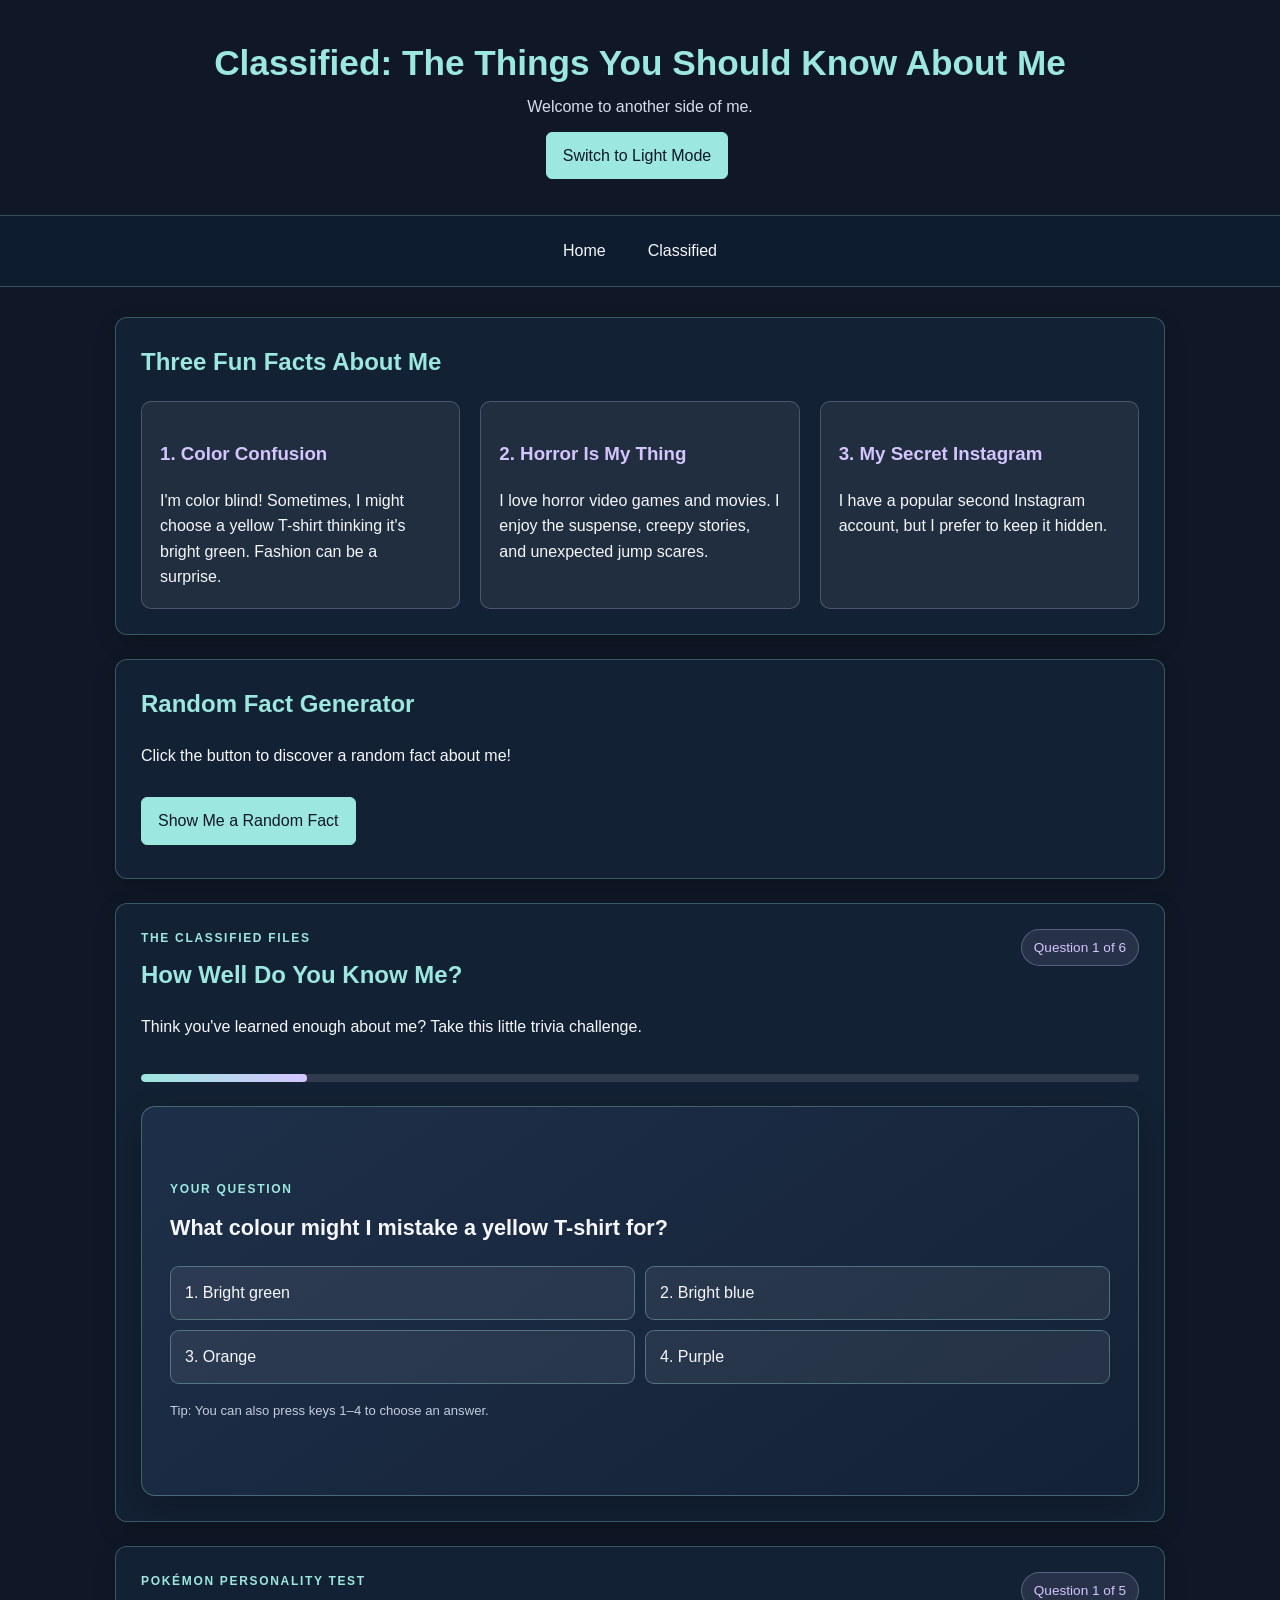
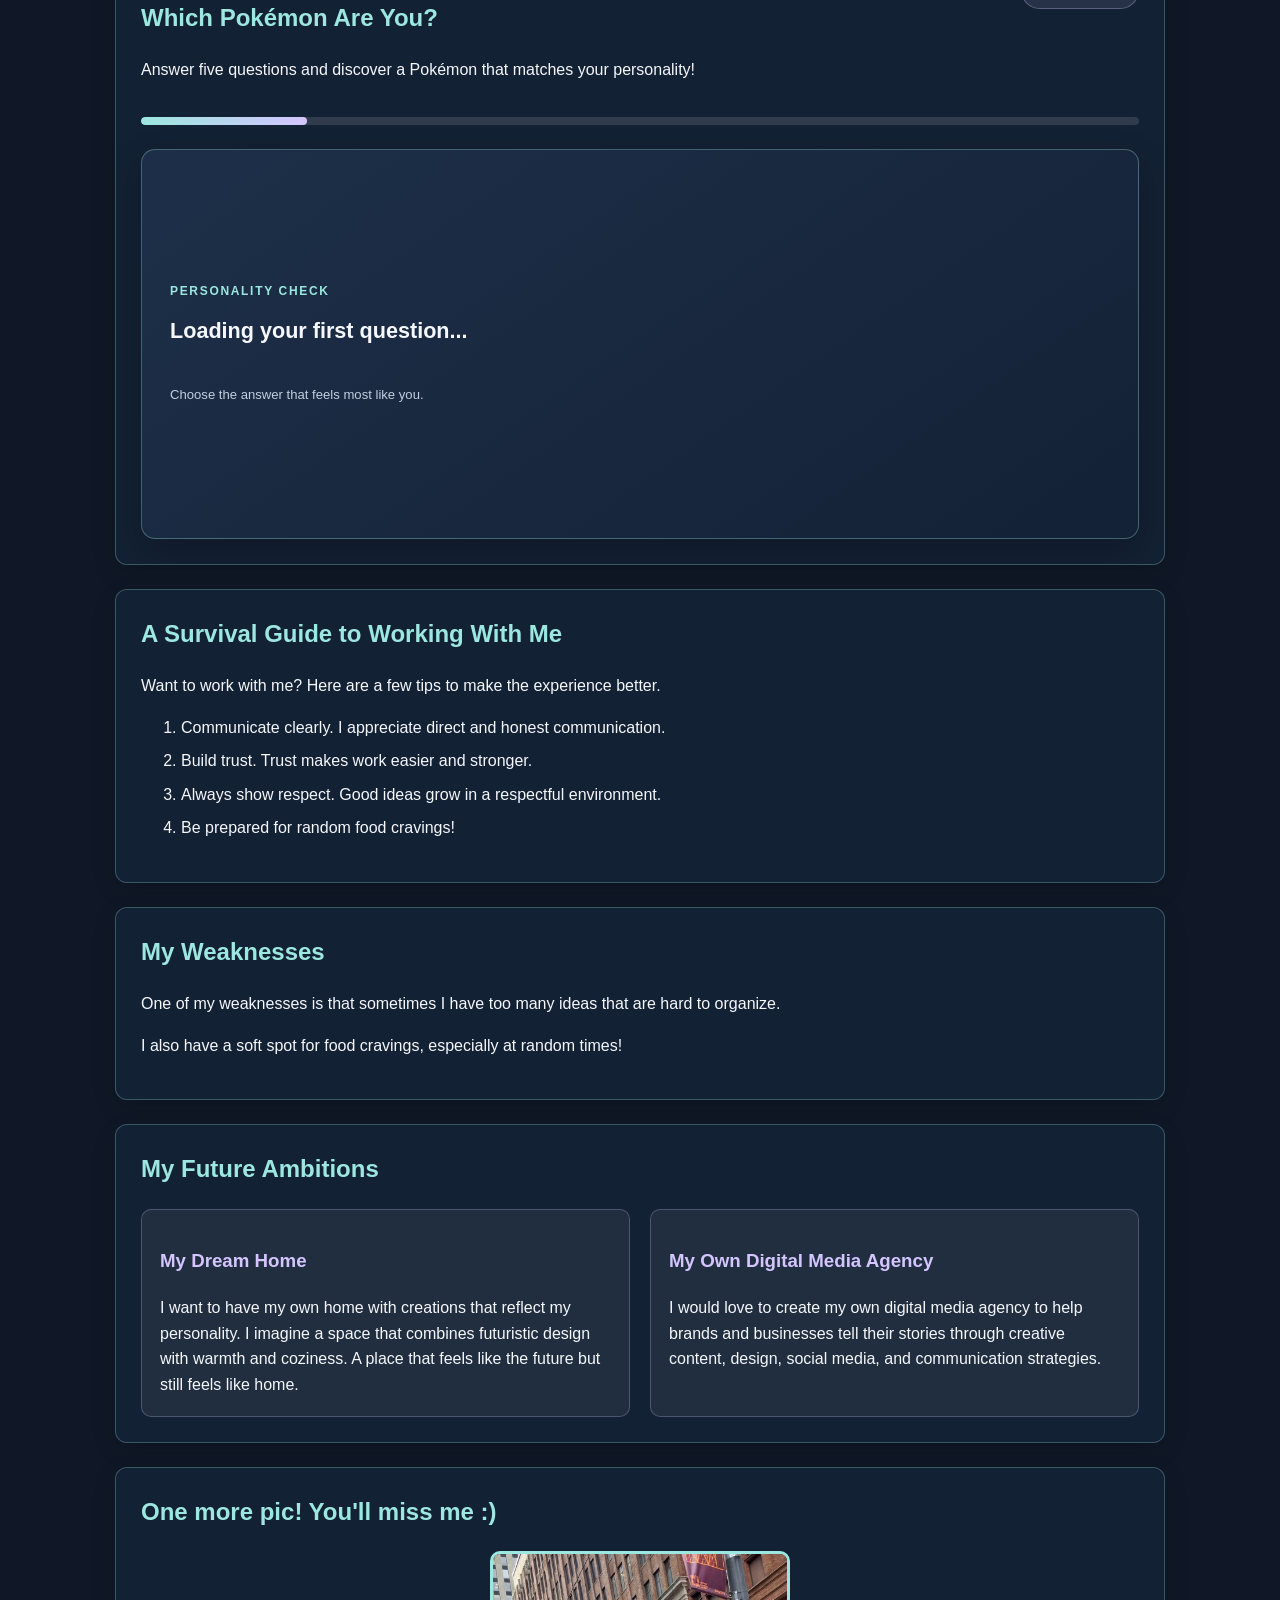
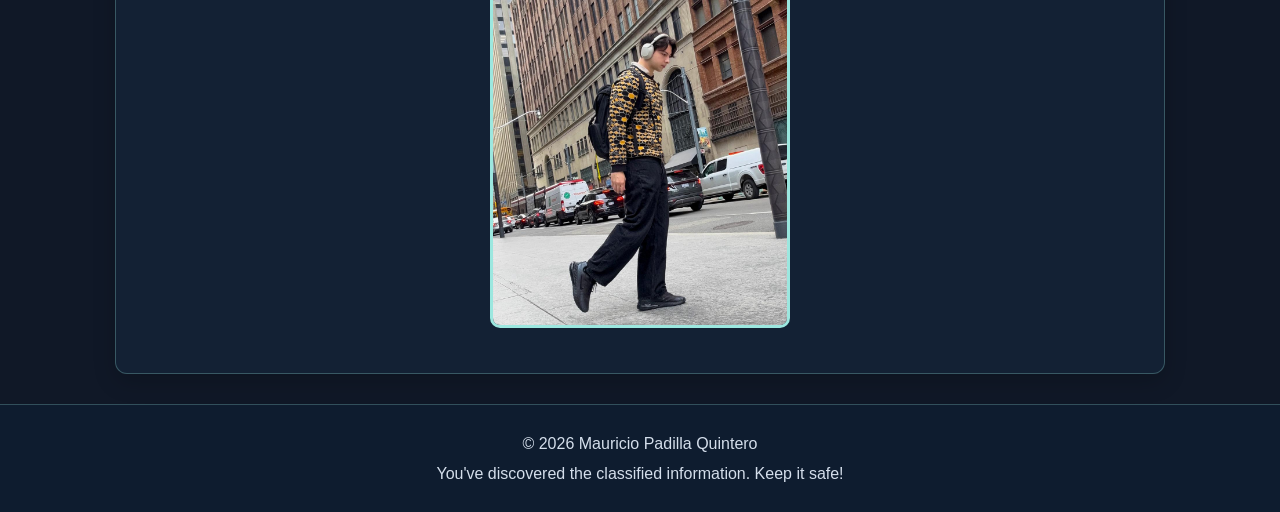
==== commit ebf5340a: "Update classified.html" ====
--- a/classified.html
+++ b/classified.html
@@ -87,57 +87,57 @@
             </div>
         </section>
 
-        <section id="cartoon-match-quiz" class="content-card trivia-section">
+        <section id="pokemon-match-quiz" class="content-card trivia-section">
             <div class="trivia-heading">
                 <div>
-                    <p class="quiz-kicker">THE CLASSIFIED FILES</p>
-                    <h2>Which Cartoon Are You?</h2>
-                    <p>Answer five personality questions and discover your animated alter ego using the cartoons database!</p>
+                    <p class="quiz-kicker">POKÉMON PERSONALITY TEST</p>
+                    <h2>Which Pokémon Are You?</h2>
+                    <p>Answer five questions and discover a Pokémon that matches your personality!</p>
                 </div>
-                <span id="cartoon-quiz-counter" class="quiz-counter">Question 1 of 5</span>
+                <span id="pokemon-quiz-counter" class="quiz-counter">Question 1 of 5</span>
             </div>
 
             <div class="quiz-progress" aria-label="Quiz progress">
-                <div id="cartoon-quiz-progress-fill" class="quiz-progress-fill"></div>
+                <div id="pokemon-quiz-progress-fill" class="quiz-progress-fill"></div>
             </div>
 
-            <div id="cartoon-quiz-stage" class="quiz-stage">
-                <div id="cartoon-quiz-card" class="quiz-card">
+            <div id="pokemon-quiz-stage" class="quiz-stage">
+                <div id="pokemon-quiz-card" class="quiz-card">
                     <div class="quiz-card-inner">
                         <div class="quiz-card-face quiz-card-front">
                             <p class="quiz-card-label">PERSONALITY CHECK</p>
-                            <h3 id="cartoon-quiz-question">Loading your first question...</h3>
-                            <div id="cartoon-quiz-options" class="quiz-options"></div>
+                            <h3 id="pokemon-quiz-question">Loading your first question...</h3>
+                            <div id="pokemon-quiz-options" class="quiz-options"></div>
                             <p class="quiz-keyboard-hint">Choose the answer that feels most like you.</p>
                         </div>
 
                         <div class="quiz-card-face quiz-card-back" aria-live="polite">
-                            <p id="cartoon-quiz-feedback-icon" class="quiz-feedback-icon"></p>
-                            <h3 id="cartoon-quiz-feedback-title">Choice saved!</h3>
-                            <p id="cartoon-quiz-feedback-text"></p>
-                            <p id="cartoon-quiz-running-score" class="quiz-running-score"></p>
-                            <button id="cartoon-quiz-next" type="button">Next Question</button>
+                            <p id="pokemon-quiz-feedback-icon" class="quiz-feedback-icon"></p>
+                            <h3 id="pokemon-quiz-feedback-title">Choice saved!</h3>
+                            <p id="pokemon-quiz-feedback-text"></p>
+                            <p id="pokemon-quiz-running-score" class="quiz-running-score"></p>
+                            <button id="pokemon-quiz-next" type="button">Next Question</button>
                         </div>
                     </div>
                 </div>
             </div>
 
-            <div id="cartoon-quiz-result" class="quiz-result" hidden aria-live="polite">
-                <p class="quiz-card-label">YOUR CARTOON MATCH</p>
-                <h3 id="cartoon-loading-title">Finding your animated alter ego...</h3>
-                <p id="cartoon-status">Your answers will be matched with cartoons from the SampleAPIs database.</p>
-                <div id="cartoon-result-card" class="cartoon-result-card" hidden>
-                    <img id="cartoon-image" class="cartoon-image" alt="Cartoon artwork">
-                    <div class="cartoon-result-details">
-                        <h3 id="cartoon-title"></h3>
-                        <p id="cartoon-description"></p>
-                        <ul id="cartoon-facts" class="cartoon-facts"></ul>
+            <div id="pokemon-quiz-result" class="quiz-result" hidden aria-live="polite">
+                <p class="quiz-card-label">YOUR POKÉMON MATCH</p>
+                <h3 id="pokemon-loading-title">Finding your Pokémon...</h3>
+                <p id="pokemon-status">Your answers will help us find a matching Pokémon.</p>
+                <div id="pokemon-result-card" class="pokemon-result-card" hidden>
+                    <img id="pokemon-image" class="pokemon-image" alt="Your Pokémon match">
+                    <div class="pokemon-result-details">
+                        <h3 id="pokemon-title"></h3>
+                        <p id="pokemon-description"></p>
+                        <ul id="pokemon-facts" class="pokemon-facts"></ul>
                     </div>
                 </div>
-                <p id="cartoon-error" class="cartoon-error" role="alert"></p>
-                <button id="cartoon-retry" type="button" hidden>Try Again</button>
-                <button id="cartoon-quiz-restart" type="button">Take the Quiz Again</button>
-                <p class="api-credit">Cartoon information provided by <a href="https://sampleapis.com/cartoons/cartoons2D" target="_blank" rel="noopener noreferrer">SampleAPIs</a>.</p>
+                <p id="pokemon-error" class="pokemon-error" role="alert"></p>
+                <button id="pokemon-retry" type="button" hidden>Try Again</button>
+                <button id="pokemon-quiz-restart" type="button">Take the Quiz Again</button>
+                <p class="api-credit">Pokémon data provided by <a href="https://pokeapi.co/" target="_blank" rel="noopener noreferrer">PokéAPI</a>.</p>
             </div>
         </section>
 
@@ -185,10 +185,3 @@
     <script src="script.js" defer></script>
 </body>
 </html>
-
-        <p>&copy; 2026 Mauricio Padilla Quintero</p>
-        <p>You've discovered the classified information. Keep it safe!</p>
-    </footer>
-    <script src="script.js" defer></script>
-</body>
-</html>
--- a/style.css
+++ b/style.css
@@ -8,10 +8,6 @@
     font-family: Arial, Helvetica, sans-serif;
     line-height: 1.6;
     background-color: #101827;
-    background-image: linear-gradient(rgba(10, 18, 32, 0.86), rgba(10, 18, 32, 0.91)), url("background.jpg");
-    background-size: cover;
-    background-position: center;
-    background-attachment: fixed;
 }
 
 .site-header {
@@ -230,7 +226,6 @@
 body.light-mode {
     color: #202938;
     background-color: #f3f5f8;
-    background-image: linear-gradient(rgba(255, 255, 255, 0.88), rgba(255, 255, 255, 0.92)), url("background.jpg");
 }
 
 body.light-mode #main-title,
@@ -592,3 +587,78 @@
         animation: none;
     }
 }
+
+
+/* CARTOON API QUIZ RESULT */
+.cartoon-result-card {
+    display: flex;
+    align-items: flex-start;
+    gap: 22px;
+    max-width: 760px;
+    margin: 24px auto;
+    padding: 20px;
+    text-align: left;
+    background: rgba(255, 255, 255, 0.06);
+    border: 1px solid rgba(156, 231, 223, 0.35);
+    border-radius: 12px;
+}
+
+.cartoon-result-card[hidden] {
+    display: none;
+}
+
+.cartoon-image {
+    width: 210px;
+    max-height: 280px;
+    object-fit: contain;
+    border-radius: 9px;
+    background: rgba(255, 255, 255, 0.08);
+}
+
+.cartoon-result-details {
+    flex: 1;
+    min-width: 0;
+}
+
+.cartoon-result-details h3 {
+    margin-top: 0;
+    font-size: 1.5rem;
+}
+
+.cartoon-facts {
+    padding-left: 20px;
+    color: inherit;
+}
+
+.cartoon-error {
+    color: #ffb7c0;
+    font-weight: bold;
+}
+
+.api-credit {
+    margin-top: 20px;
+    font-size: 0.82rem;
+    opacity: 0.8;
+}
+
+body.light-mode .cartoon-result-card {
+    background: #f3f7f8;
+    border-color: #c5d0dc;
+}
+
+body.light-mode .cartoon-error {
+    color: #a32136;
+}
+
+@media (max-width: 600px) {
+    .cartoon-result-card {
+        flex-direction: column;
+        align-items: center;
+    }
+
+    .cartoon-image {
+        width: 100%;
+        max-width: 260px;
+        max-height: 300px;
+    }
+}
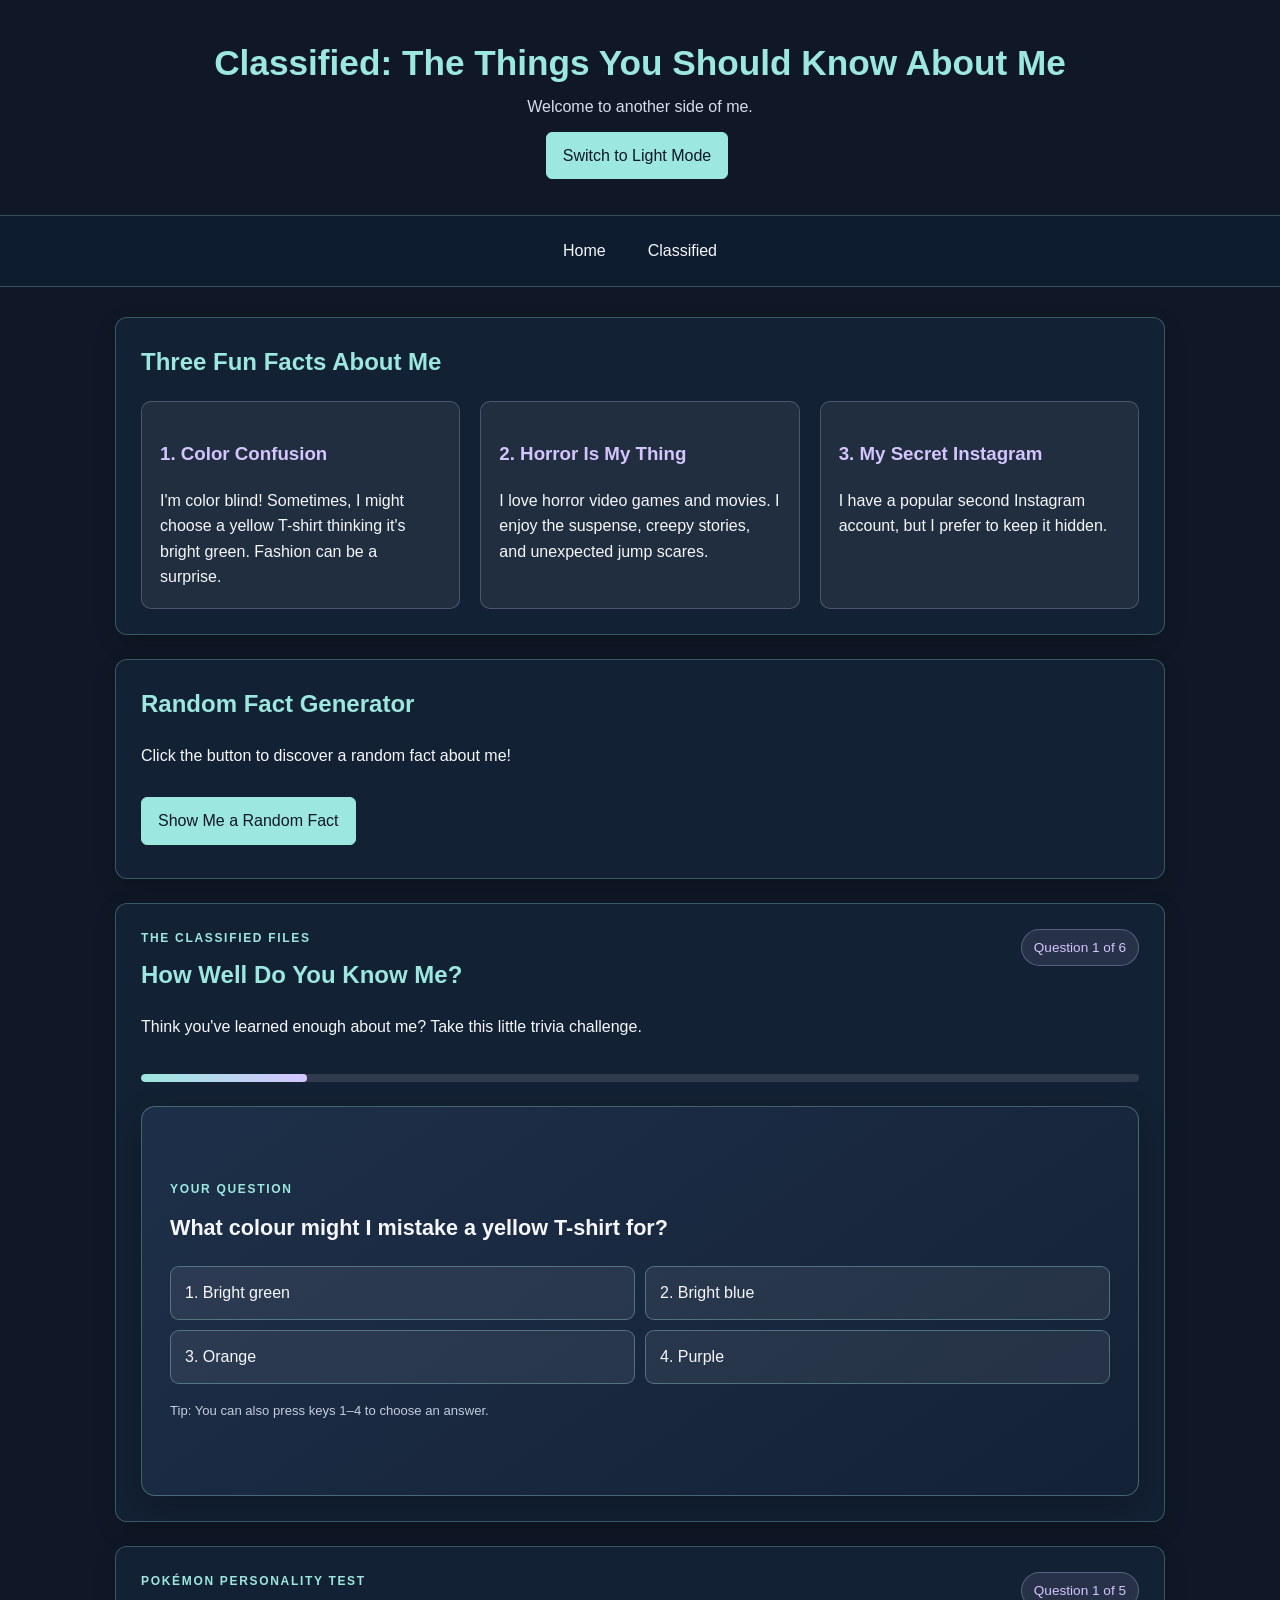
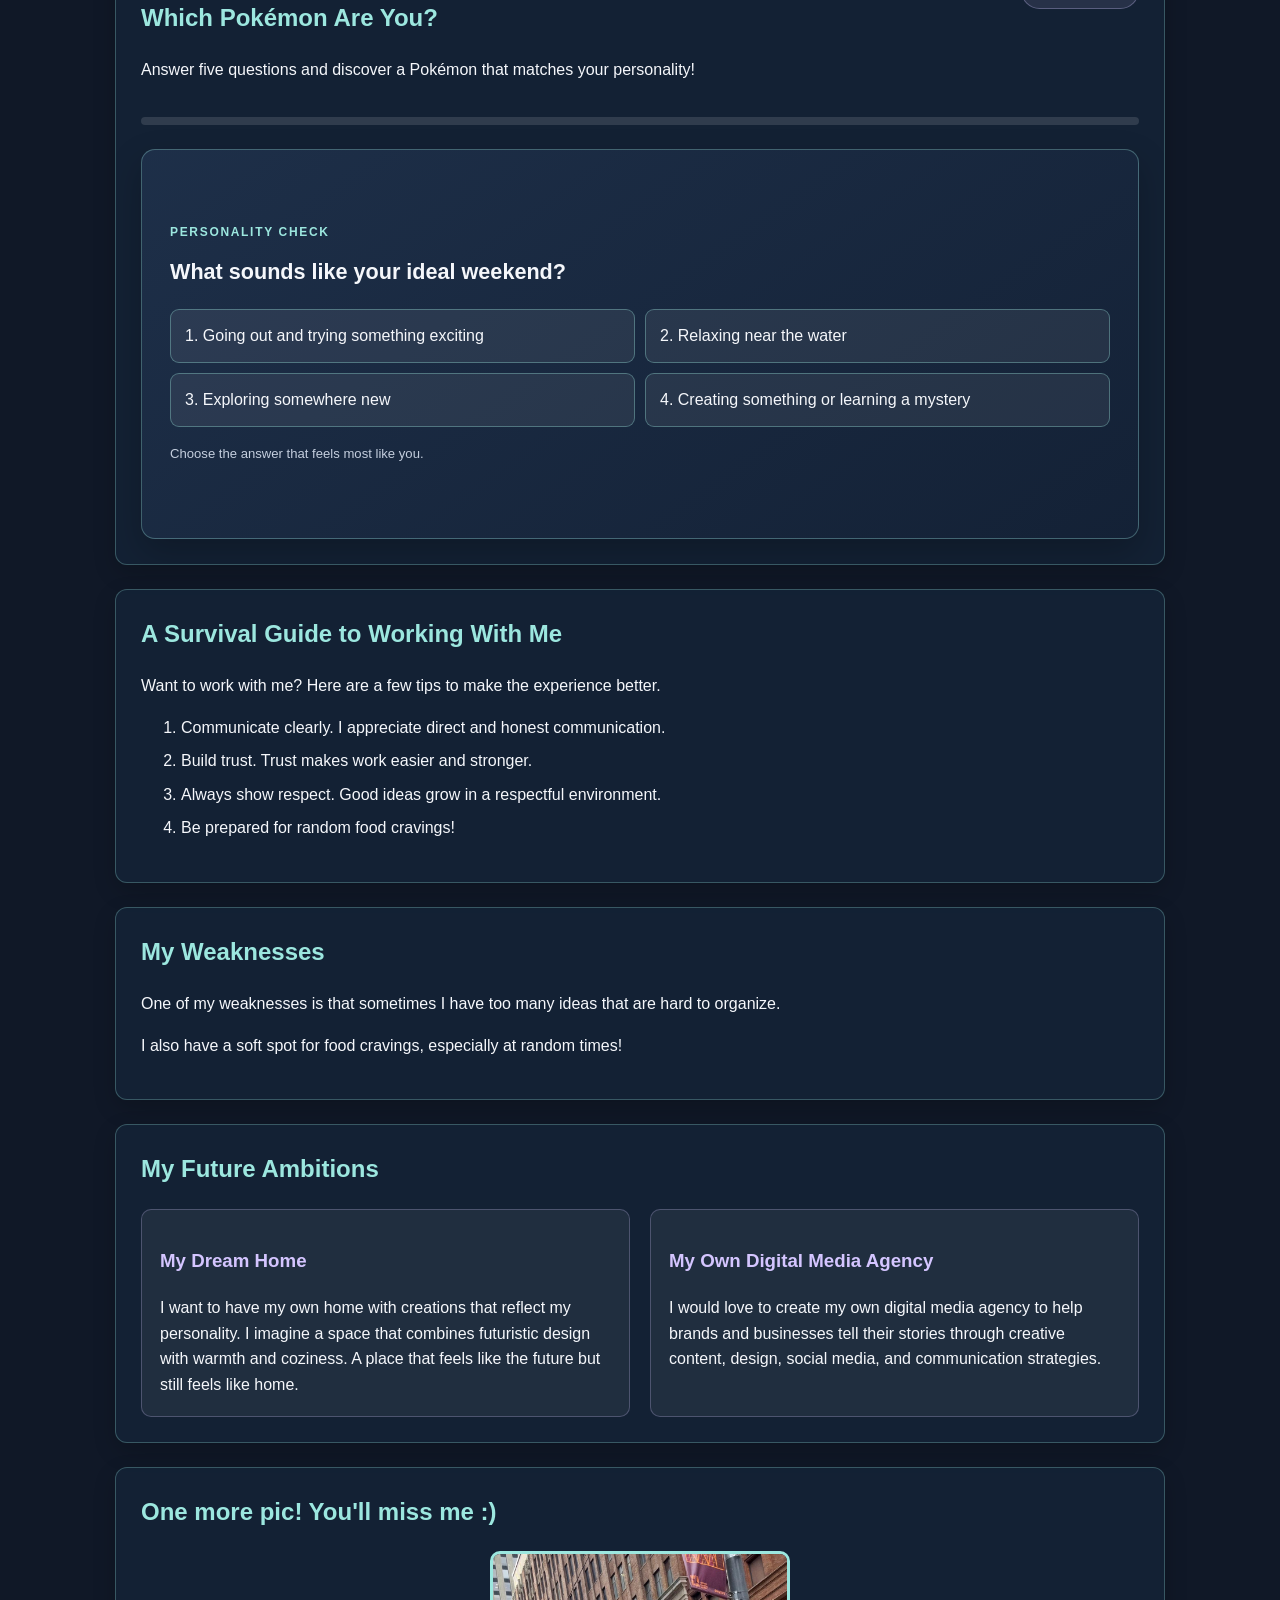
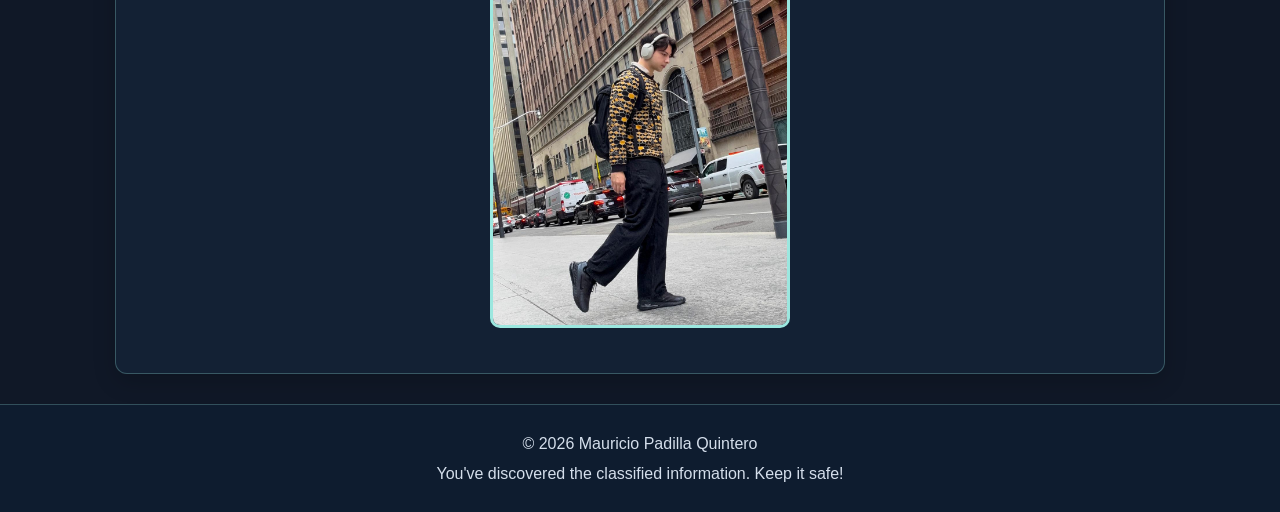
==== commit d595a5e5: "Update classified.html" ====
--- a/classified.html
+++ b/classified.html
@@ -87,6 +87,7 @@
             </div>
         </section>
 
+
         <section id="pokemon-match-quiz" class="content-card trivia-section">
             <div class="trivia-heading">
                 <div>
@@ -134,7 +135,7 @@
                         <ul id="pokemon-facts" class="pokemon-facts"></ul>
                     </div>
                 </div>
-                <p id="pokemon-error" class="pokemon-error" role="alert"></p>
+                <p id="pokemon-error" class="cartoon-error" role="alert"></p>
                 <button id="pokemon-retry" type="button" hidden>Try Again</button>
                 <button id="pokemon-quiz-restart" type="button">Take the Quiz Again</button>
                 <p class="api-credit">Pokémon data provided by <a href="https://pokeapi.co/" target="_blank" rel="noopener noreferrer">PokéAPI</a>.</p>
--- a/style.css
+++ b/style.css
@@ -589,76 +589,15 @@
 }
 
 
-/* CARTOON API QUIZ RESULT */
-.cartoon-result-card {
-    display: flex;
-    align-items: flex-start;
-    gap: 22px;
-    max-width: 760px;
-    margin: 24px auto;
-    padding: 20px;
-    text-align: left;
-    background: rgba(255, 255, 255, 0.06);
-    border: 1px solid rgba(156, 231, 223, 0.35);
-    border-radius: 12px;
-}
-
-.cartoon-result-card[hidden] {
-    display: none;
-}
-
-.cartoon-image {
-    width: 210px;
-    max-height: 280px;
-    object-fit: contain;
-    border-radius: 9px;
-    background: rgba(255, 255, 255, 0.08);
-}
-
-.cartoon-result-details {
-    flex: 1;
-    min-width: 0;
-}
-
-.cartoon-result-details h3 {
-    margin-top: 0;
-    font-size: 1.5rem;
-}
-
-.cartoon-facts {
-    padding-left: 20px;
-    color: inherit;
-}
-
-.cartoon-error {
-    color: #ffb7c0;
-    font-weight: bold;
-}
-
-.api-credit {
-    margin-top: 20px;
-    font-size: 0.82rem;
-    opacity: 0.8;
-}
-
-body.light-mode .cartoon-result-card {
-    background: #f3f7f8;
-    border-color: #c5d0dc;
-}
-
-body.light-mode .cartoon-error {
-    color: #a32136;
-}
-
-@media (max-width: 600px) {
-    .cartoon-result-card {
-        flex-direction: column;
-        align-items: center;
-    }
-
-    .cartoon-image {
-        width: 100%;
-        max-width: 260px;
-        max-height: 300px;
-    }
-}
+/* POKÉMON API QUIZ RESULT */
+.pokemon-result-card { display:flex; align-items:flex-start; gap:22px; max-width:760px; margin:24px auto; padding:20px; text-align:left; background:rgba(255,255,255,.06); border:1px solid rgba(156,231,223,.35); border-radius:12px; }
+.pokemon-result-card[hidden] { display:none; }
+.pokemon-image { width:210px; max-height:280px; object-fit:contain; border-radius:9px; background:rgba(255,255,255,.08); }
+.pokemon-result-details { flex:1; min-width:0; }
+.pokemon-result-details h3 { margin-top:0; font-size:1.5rem; text-transform:capitalize; }
+.pokemon-facts { padding-left:20px; color:inherit; }
+.pokemon-facts li { text-transform:capitalize; }
+.pokemon-error { color:#ffb7c0; font-weight:bold; }
+body.light-mode .pokemon-result-card { background:#f3f7f8; border-color:#c5d0dc; }
+body.light-mode .pokemon-error { color:#a32136; }
+@media (max-width:600px) { .pokemon-result-card { flex-direction:column; align-items:center; text-align:center; } .pokemon-image { width:100%; max-width:260px; max-height:300px; } .pokemon-facts { display:inline-block; text-align:left; } }
